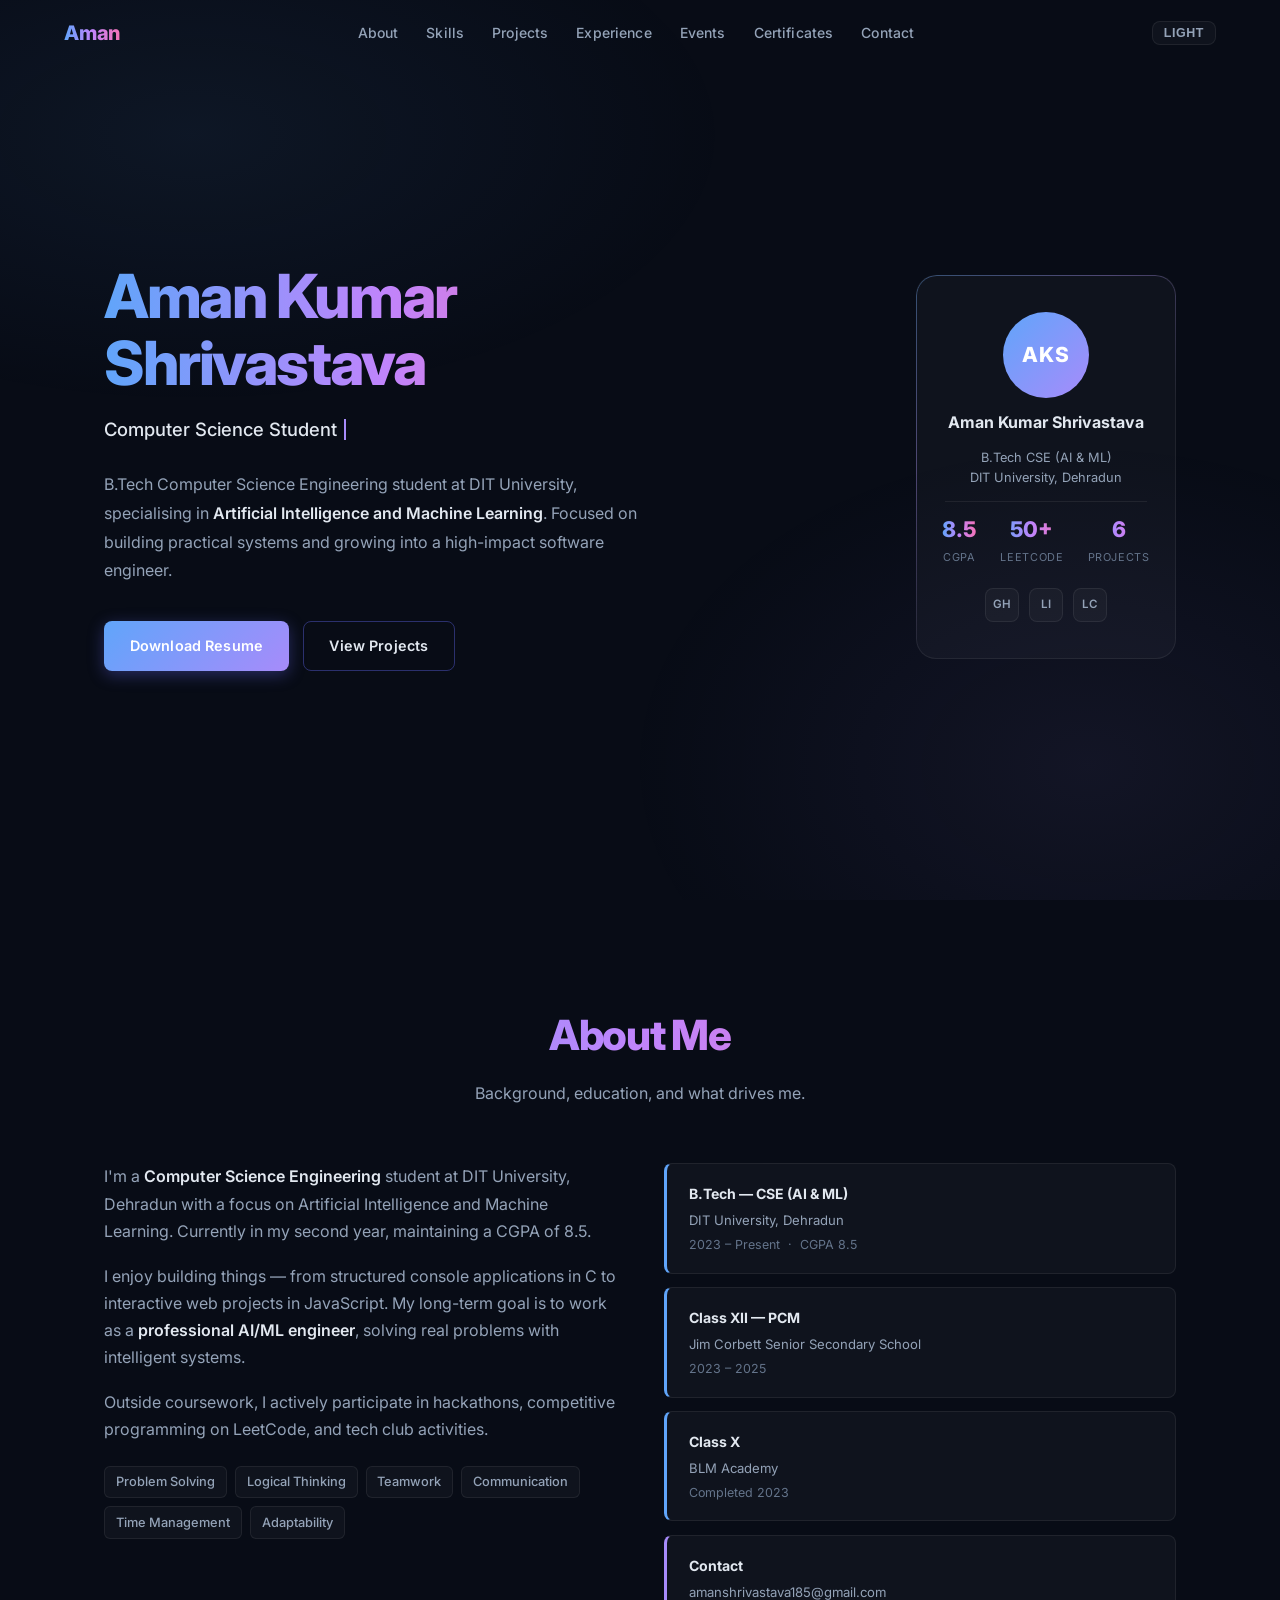
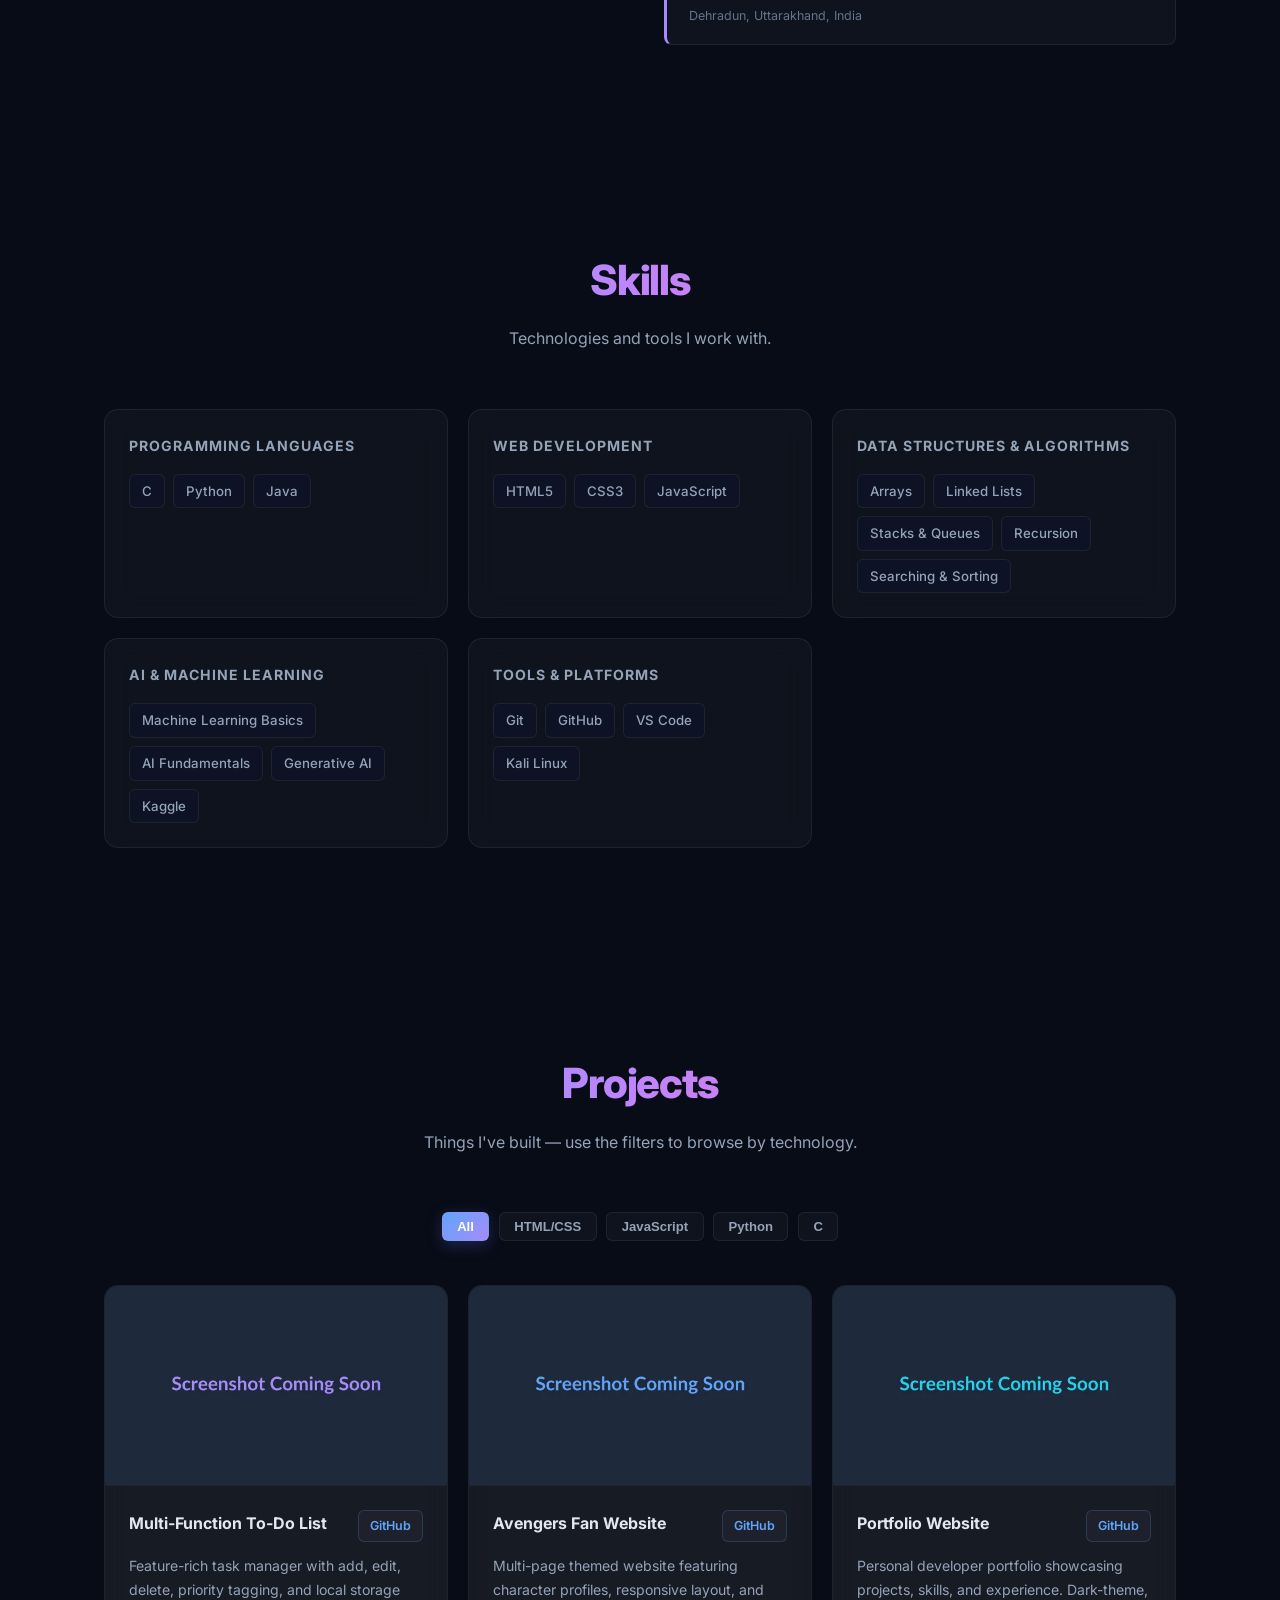
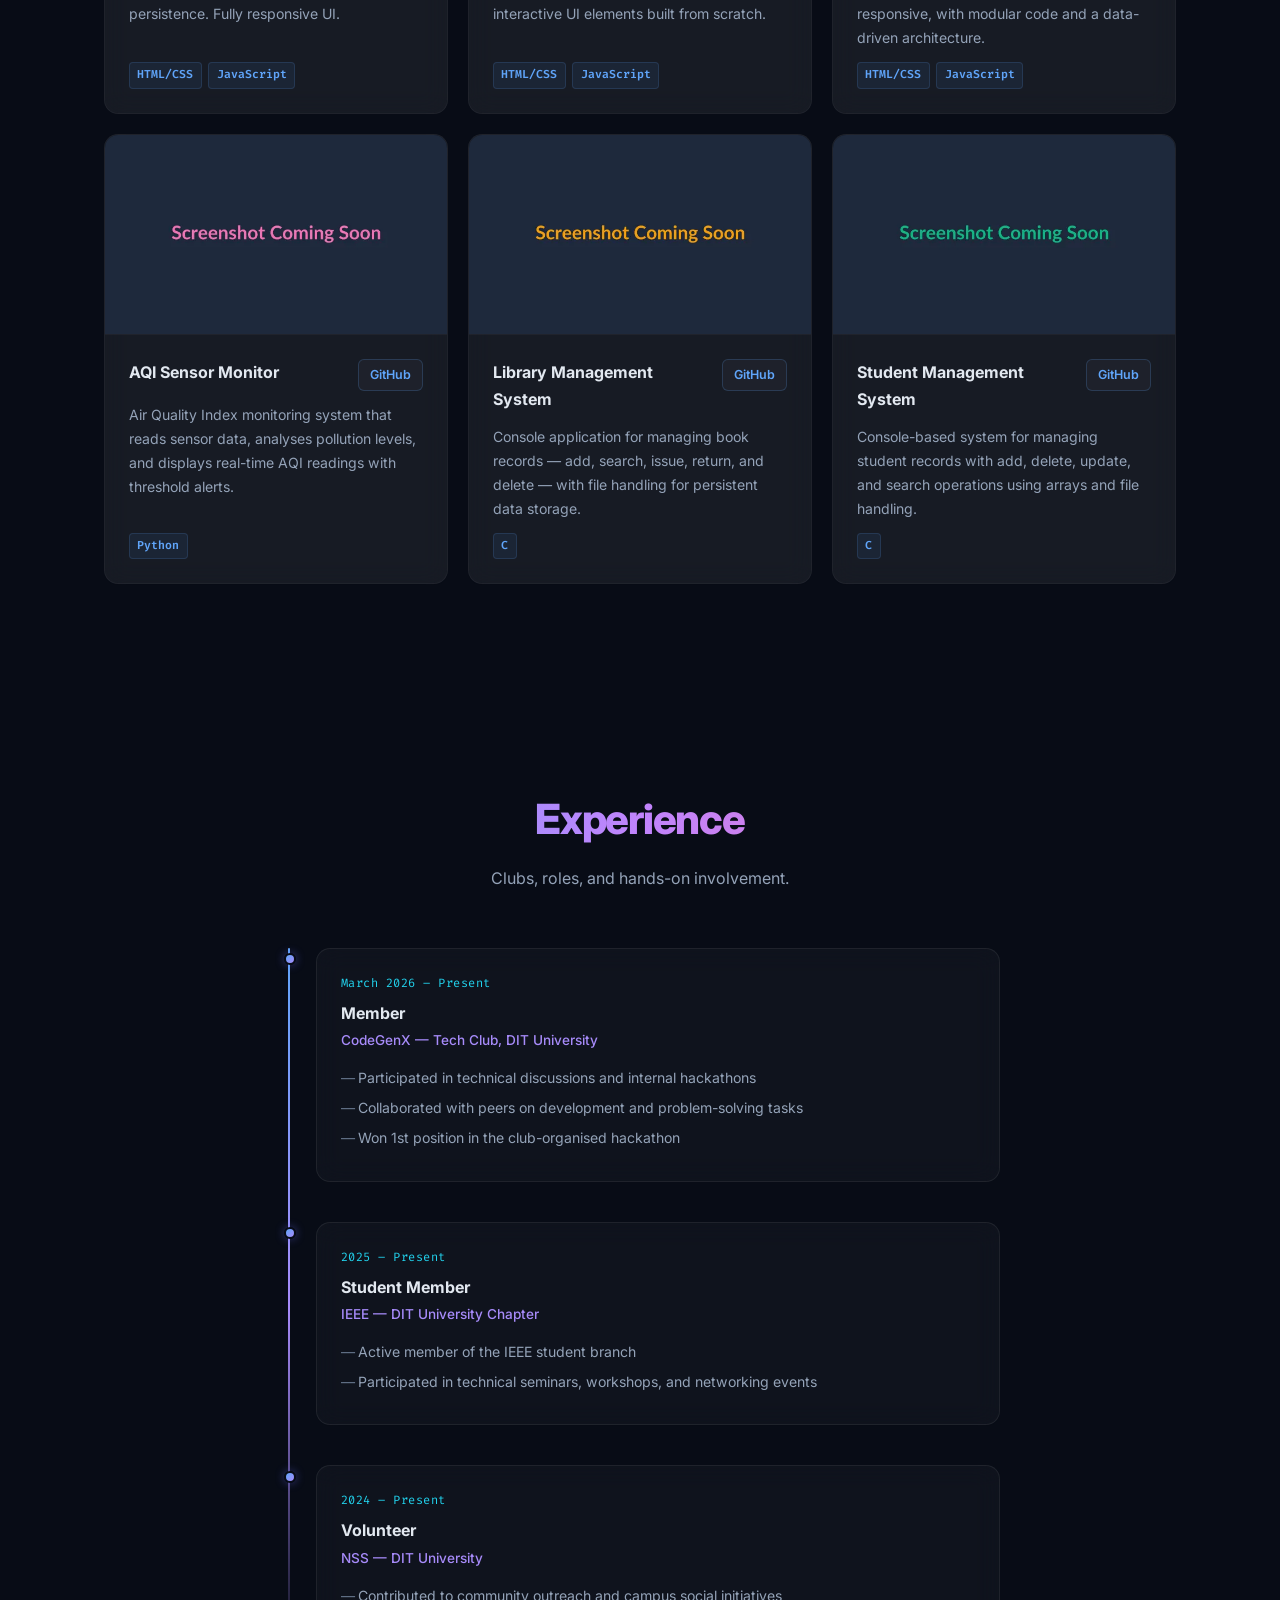
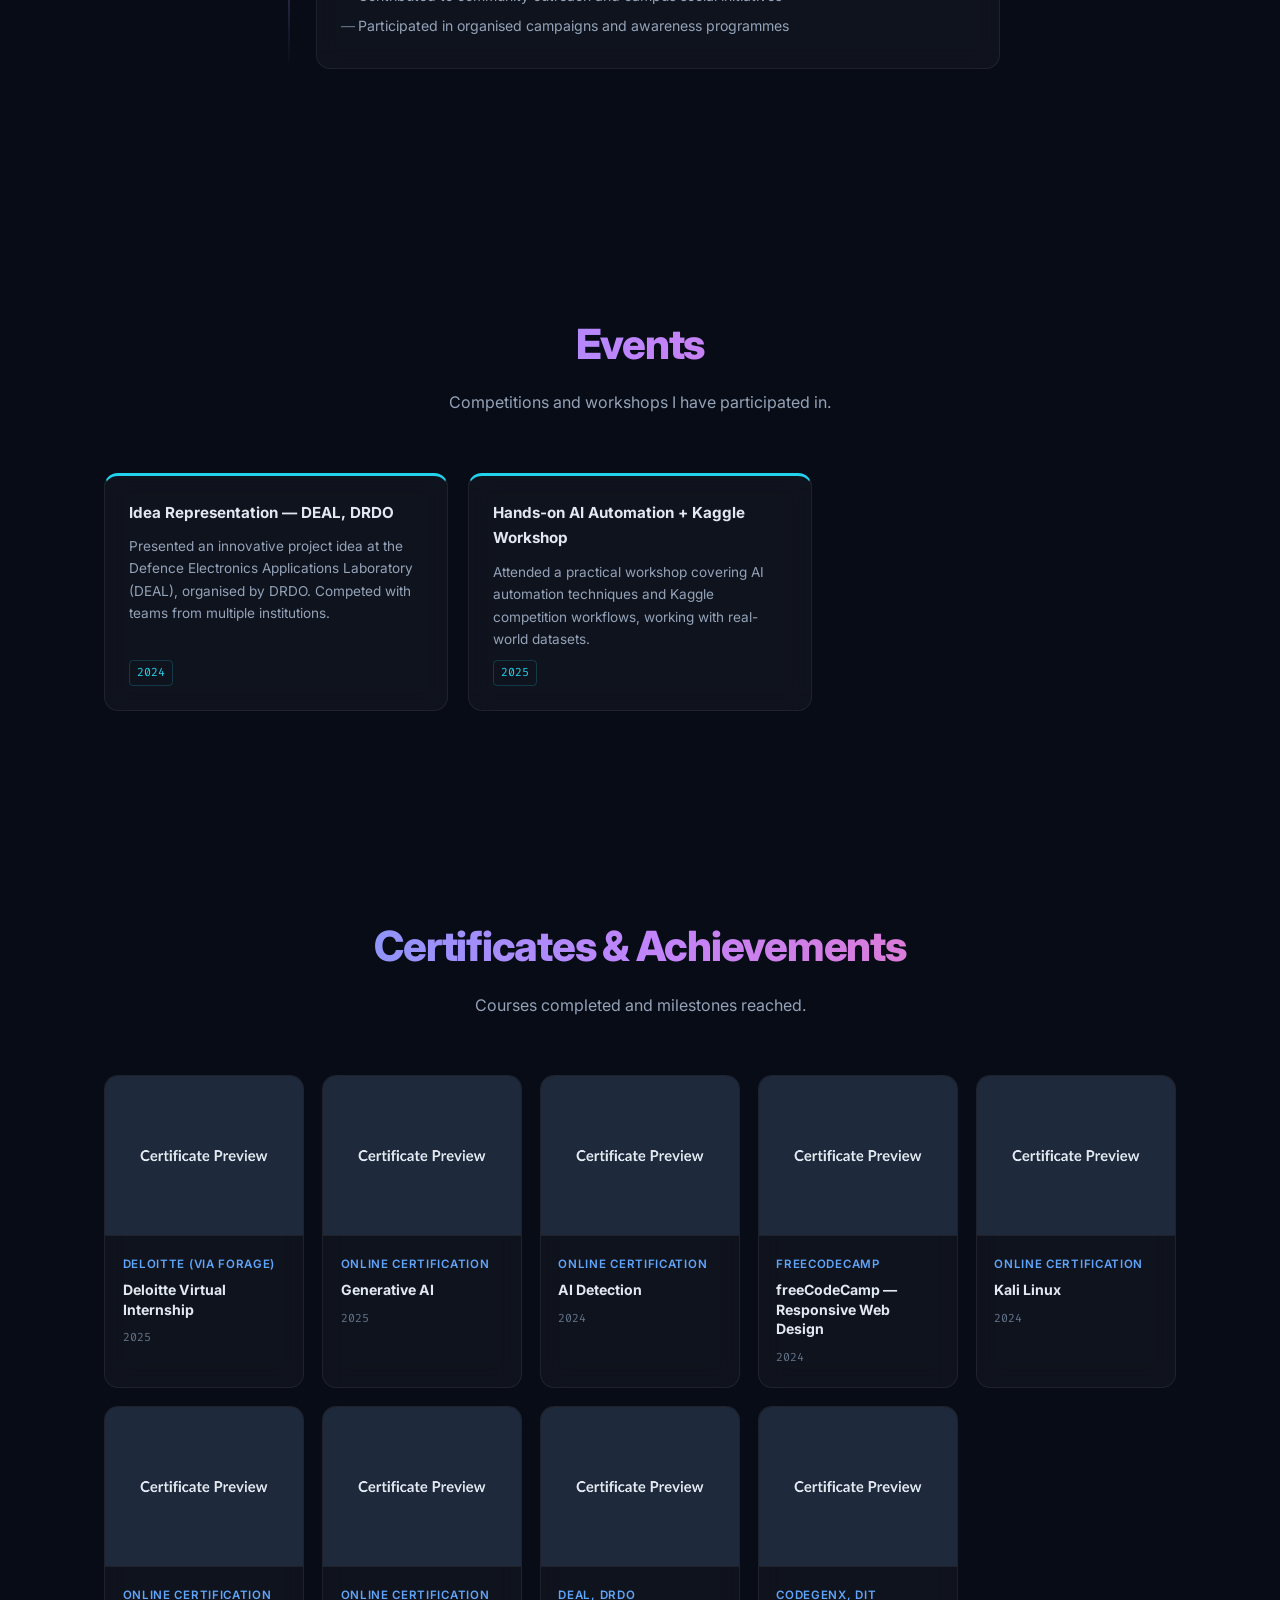
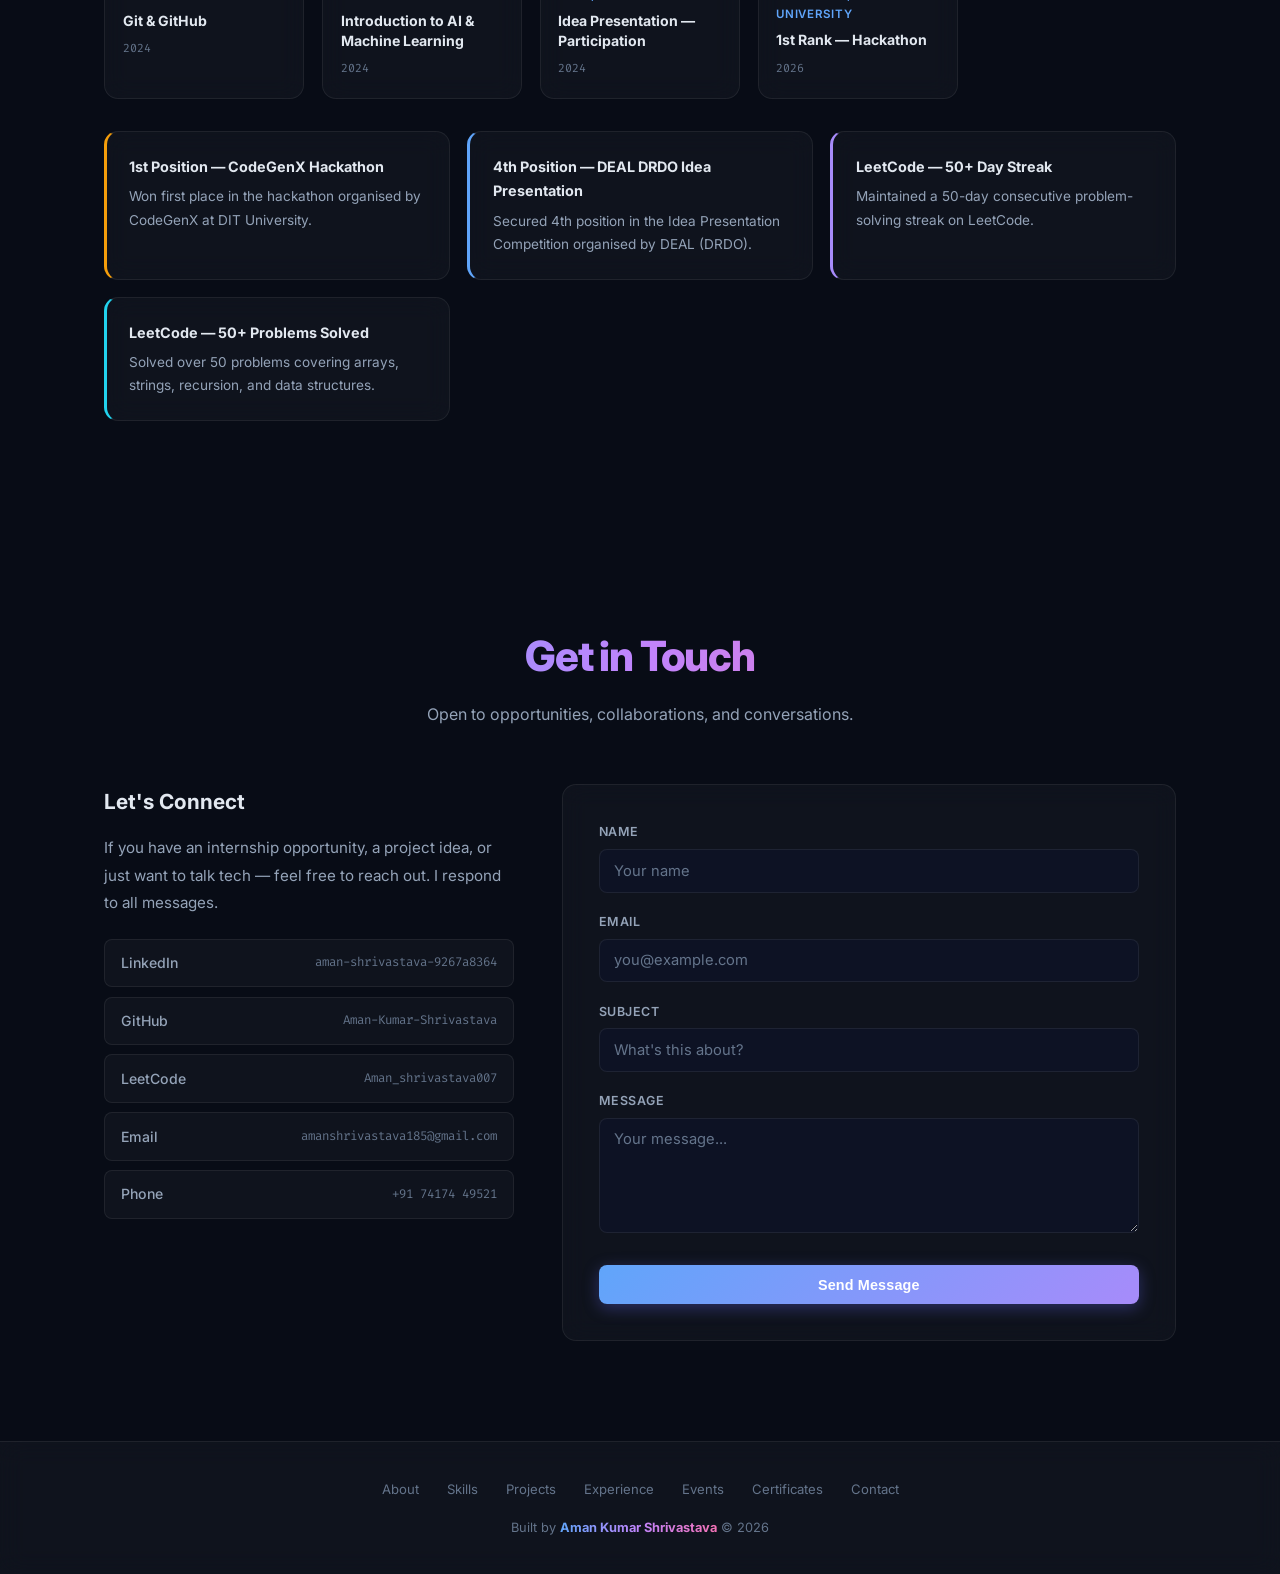
==== my-website/index.html @ 78dad93f "feat: Add initial files for a personal portfolio website including HTML, CSS, JavaScript, images, an" ====
<!DOCTYPE html>
<html lang="en">
<head>
  <meta charset="UTF-8" />
  <meta name="viewport" content="width=device-width, initial-scale=1.0" />
  <title>Aman Kumar Shrivastava — Portfolio</title>
  <meta name="description" content="Portfolio of Aman Kumar Shrivastava — B.Tech CSE (AI & ML) student at DIT University. Aspiring AI/ML engineer." />
  <meta name="author" content="Aman Kumar Shrivastava" />

  <meta property="og:title" content="Aman Kumar Shrivastava — Portfolio" />
  <meta property="og:description" content="B.Tech CSE (AI & ML) · DIT University · CGPA 8.5" />
  <meta property="og:type" content="website" />

  <link rel="preconnect" href="https://fonts.googleapis.com" />
  <link rel="preconnect" href="https://fonts.gstatic.com" crossorigin />
  <link href="https://fonts.googleapis.com/css2?family=Inter:wght@300;400;500;600;700;800&family=Fira+Code:wght@400;500&display=swap" rel="stylesheet" />

  <link rel="stylesheet" href="style.css" />
</head>
<body>

  <!-- Toast -->
  <div id="toast" role="status" aria-live="polite">Message sent — I'll get back to you soon.</div>

  <!-- ══════════════ NAVBAR ══════════════ -->
  <nav id="navbar" role="navigation" aria-label="Main navigation">
    <a href="#hero" class="nav-logo">Aman</a>

    <ul id="nav-menu">
      <li><a href="#about"        class="nav-link">About</a></li>
      <li><a href="#skills"       class="nav-link">Skills</a></li>
      <li><a href="#projects"     class="nav-link">Projects</a></li>
      <li><a href="#experience"   class="nav-link">Experience</a></li>
      <li><a href="#events"       class="nav-link">Events</a></li>
      <li><a href="#certificates" class="nav-link">Certificates</a></li>
      <li><a href="#contact"      class="nav-link">Contact</a></li>
    </ul>

    <div class="nav-actions">
      <button id="theme-toggle" aria-label="Toggle theme">Light</button>
      <button id="hamburger" aria-label="Toggle menu" aria-expanded="false">
        <span></span><span></span><span></span>
      </button>
    </div>
  </nav>

  <!-- ══════════════ HERO ══════════════ -->
  <section id="hero">
    <div class="hero-inner">

      <!-- Left: Text -->
      <div class="hero-left">
        <h1 class="hero-name">Aman Kumar<br>Shrivastava</h1>

        <div class="hero-typing">
          <span id="typing-text"></span>
          <span class="typing-cursor" aria-hidden="true"></span>
        </div>

        <p class="hero-desc">
          B.Tech Computer Science Engineering student at DIT University, specialising in
          <strong>Artificial Intelligence and Machine Learning</strong>.
          Focused on building practical systems and growing into a high-impact software engineer.
        </p>

        <div class="hero-cta">
          <!-- Replace resume.pdf with your actual resume file placed in this folder -->
          <a href="resume.pdf" download class="btn btn-primary">Download Resume</a>
          <a href="#projects" class="btn btn-outline">View Projects</a>
        </div>
      </div>

      <!-- Right: Profile Card (central visual anchor) -->
      <div class="hero-right">
        <div class="profile-card">
          <div class="profile-avatar">AKS</div>

          <p class="profile-name">Aman Kumar Shrivastava</p>
          <p class="profile-role">B.Tech CSE (AI &amp; ML)<br>DIT University, Dehradun</p>

          <div class="profile-divider"></div>

          <div class="profile-stats">
            <div class="stat">
              <span class="stat-value">8.5</span>
              <span class="stat-label">CGPA</span>
            </div>
            <div class="stat">
              <span class="stat-value">50+</span>
              <span class="stat-label">LeetCode</span>
            </div>
            <div class="stat">
              <span class="stat-value">6</span>
              <span class="stat-label">Projects</span>
            </div>
          </div>

          <div class="profile-social">
            <a href="https://github.com/Aman-Kumar-Shrivastava" target="_blank" rel="noopener" aria-label="GitHub">GH</a>
            <a href="https://www.linkedin.com/in/aman-shrivastava-9267a8364" target="_blank" rel="noopener" aria-label="LinkedIn">LI</a>
            <a href="https://leetcode.com/u/Aman_shrivastava007/" target="_blank" rel="noopener" aria-label="LeetCode">LC</a>
          </div>
        </div>
      </div>

    </div>
  </section>

  <!-- ══════════════ ABOUT ══════════════ -->
  <section id="about">
    <div class="section-header reveal">
      <h2>About Me</h2>
      <p>Background, education, and what drives me.</p>
    </div>

    <div class="about-grid">
      <div class="about-text reveal delay-1">
        <p>
          I'm a <strong>Computer Science Engineering</strong> student at DIT University,
          Dehradun with a focus on Artificial Intelligence and Machine Learning.
          Currently in my second year, maintaining a CGPA of 8.5.
        </p>
        <p>
          I enjoy building things — from structured console applications in C to
          interactive web projects in JavaScript. My long-term goal is to work as a
          <strong>professional AI/ML engineer</strong>, solving real problems with
          intelligent systems.
        </p>
        <p>
          Outside coursework, I actively participate in hackathons, competitive
          programming on LeetCode, and tech club activities.
        </p>

        <div class="soft-skills">
          <span class="soft-skill">Problem Solving</span>
          <span class="soft-skill">Logical Thinking</span>
          <span class="soft-skill">Teamwork</span>
          <span class="soft-skill">Communication</span>
          <span class="soft-skill">Time Management</span>
          <span class="soft-skill">Adaptability</span>
        </div>
      </div>

      <div class="edu-cards reveal delay-2">
        <div class="edu-card">
          <h4>B.Tech — CSE (AI &amp; ML)</h4>
          <p>DIT University, Dehradun</p>
          <p class="edu-meta">2023 – Present &nbsp;·&nbsp; CGPA 8.5</p>
        </div>
        <div class="edu-card">
          <h4>Class XII — PCM</h4>
          <p>Jim Corbett Senior Secondary School</p>
          <p class="edu-meta">2023 – 2025</p>
        </div>
        <div class="edu-card">
          <h4>Class X</h4>
          <p>BLM Academy</p>
          <p class="edu-meta">Completed 2023</p>
        </div>
        <div class="edu-card" style="border-left-color: var(--accent-purple);">
          <h4>Contact</h4>
          <p>amanshrivastava185@gmail.com</p>
          <p class="edu-meta">Dehradun, Uttarakhand, India</p>
        </div>
      </div>
    </div>
  </section>

  <!-- ══════════════ SKILLS ══════════════ -->
  <section id="skills">
    <div class="section-header reveal">
      <h2>Skills</h2>
      <p>Technologies and tools I work with.</p>
    </div>
    <!--
      To add or edit skills: open data.js → update the `skills` array.
      No HTML changes needed here.
    -->
    <div id="skills-container"></div>
  </section>

  <!-- ══════════════ PROJECTS ══════════════ -->
  <section id="projects">
    <div class="section-header reveal">
      <h2>Projects</h2>
      <p>Things I've built — use the filters to browse by technology.</p>
    </div>

    <!-- Filter buttons are generated from tech stacks in data.js -->
    <div id="filter-btns" role="group" aria-label="Filter projects"></div>

    <!--
      To add a project: open data.js → push a new object to `projects`.
      Cards appear here automatically.
    -->
    <div id="projects-grid"></div>
  </section>

  <!-- ══════════════ EXPERIENCE ══════════════ -->
  <section id="experience">
    <div class="section-header reveal">
      <h2>Experience</h2>
      <p>Clubs, roles, and hands-on involvement.</p>
    </div>
    <!--
      To add experience: open data.js → push to `experience`.
    -->
    <div id="experience-timeline"></div>
  </section>

  <!-- ══════════════ EVENTS ══════════════ -->
  <section id="events">
    <div class="section-header reveal">
      <h2>Events</h2>
      <p>Competitions and workshops I have participated in.</p>
    </div>
    <!--
      To add events: open data.js → push to `events`.
    -->
    <div id="events-grid"></div>
  </section>

  <!-- ══════════════ CERTIFICATES & ACHIEVEMENTS ══════════════ -->
  <section id="certificates">
    <div class="section-header reveal">
      <h2>Certificates &amp; Achievements</h2>
      <p>Courses completed and milestones reached.</p>
    </div>

    <!--
      To add certificates: open data.js → push to `certificates`.
      To add achievements: open data.js → push to `achievements`.
    -->
    <div id="certs-grid"></div>
    <div id="achievements-grid"></div>
  </section>

  <!-- ══════════════ CONTACT ══════════════ -->
  <section id="contact">
    <div class="section-header reveal">
      <h2>Get in Touch</h2>
      <p>Open to opportunities, collaborations, and conversations.</p>
    </div>

    <div class="contact-grid">
      <div class="contact-info reveal delay-1">
        <h3>Let's Connect</h3>
        <p>
          If you have an internship opportunity, a project idea, or just want to
          talk tech — feel free to reach out. I respond to all messages.
        </p>

        <div class="contact-social">
          <a href="https://www.linkedin.com/in/aman-shrivastava-9267a8364" target="_blank" rel="noopener" class="social-link">
            <span class="social-label">LinkedIn</span>
            <span class="social-handle">aman-shrivastava-9267a8364</span>
          </a>
          <a href="https://github.com/Aman-Kumar-Shrivastava" target="_blank" rel="noopener" class="social-link">
            <span class="social-label">GitHub</span>
            <span class="social-handle">Aman-Kumar-Shrivastava</span>
          </a>
          <a href="https://leetcode.com/u/Aman_shrivastava007/" target="_blank" rel="noopener" class="social-link">
            <span class="social-label">LeetCode</span>
            <span class="social-handle">Aman_shrivastava007</span>
          </a>
          <a href="mailto:amanshrivastava185@gmail.com" class="social-link">
            <span class="social-label">Email</span>
            <span class="social-handle">amanshrivastava185@gmail.com</span>
          </a>
          <a href="tel:+917417449521" class="social-link">
            <span class="social-label">Phone</span>
            <span class="social-handle">+91 74174 49521</span>
          </a>
        </div>
      </div>

      <form id="contact-form" class="contact-form reveal delay-2" novalidate>
        <div class="form-group">
          <label for="f-name">Name</label>
          <input type="text" id="f-name" name="name" placeholder="Your name" required autocomplete="name" />
        </div>
        <div class="form-group">
          <label for="f-email">Email</label>
          <input type="email" id="f-email" name="email" placeholder="you@example.com" required autocomplete="email" />
        </div>
        <div class="form-group">
          <label for="f-subject">Subject</label>
          <input type="text" id="f-subject" name="subject" placeholder="What's this about?" required />
        </div>
        <div class="form-group">
          <label for="f-message">Message</label>
          <textarea id="f-message" name="message" rows="5" placeholder="Your message..." required></textarea>
        </div>
        <button type="submit" class="btn btn-primary">Send Message</button>
      </form>
    </div>
  </section>

  <!-- ══════════════ FOOTER ══════════════ -->
  <footer>
    <nav class="footer-links" aria-label="Footer navigation">
      <a href="#about">About</a>
      <a href="#skills">Skills</a>
      <a href="#projects">Projects</a>
      <a href="#experience">Experience</a>
      <a href="#events">Events</a>
      <a href="#certificates">Certificates</a>
      <a href="#contact">Contact</a>
    </nav>
    <p>Built by <strong>Aman Kumar Shrivastava</strong> &copy; 2026</p>
  </footer>

  <script src="script.js"></script>
</body>
</html>
---- my-website/style.css ----
/* ============================================================
   style.css — Portfolio
   ============================================================
   CUSTOMISE:
   - Colors    → edit CSS variables in :root and body.light
   - Fonts     → update Google Fonts link in index.html
   ============================================================ */

@import url('https://fonts.googleapis.com/css2?family=Inter:wght@300;400;500;600;700;800&family=Fira+Code:wght@400;500&display=swap');

/* ── Design Tokens ──────────────────────────────────────────── */
:root {
  --bg:            #080c16;
  --bg2:           #0d1224;
  --surface:       rgba(255,255,255,0.03);
  --surface-hover: rgba(255,255,255,0.06);
  --border:        rgba(255,255,255,0.07);
  --border-hover:  rgba(99,102,241,0.4);
  --text:          #e2e8f0;
  --text-muted:    #94a3b8;
  --text-dim:      #64748b;

  --accent-blue:   #60a5fa;
  --accent-purple: #a78bfa;
  --accent-cyan:   #22d3ee;

  --gradient:      linear-gradient(135deg, #60a5fa, #a78bfa);
  --gradient-text: linear-gradient(90deg, #60a5fa, #c084fc, #f472b6);

  --nav-height:    66px;
  --radius:        14px;
  --radius-sm:     8px;
  --shadow:        0 4px 24px rgba(0,0,0,0.4);
  --shadow-glow:   0 0 24px rgba(99,102,241,0.15);
  --transition:    0.25s ease;
}

body.light {
  --bg:            #f1f5ff;
  --bg2:           #e8edf9;
  --surface:       rgba(255,255,255,0.8);
  --surface-hover: rgba(255,255,255,0.98);
  --border:        rgba(99,102,241,0.12);
  --border-hover:  rgba(99,102,241,0.35);
  --text:          #1e293b;
  --text-muted:    #475569;
  --text-dim:      #94a3b8;
  --shadow:        0 4px 24px rgba(99,102,241,0.1);
  --shadow-glow:   0 0 24px rgba(99,102,241,0.12);
}

/* ── Reset ──────────────────────────────────────────────────── */
*, *::before, *::after { margin: 0; padding: 0; box-sizing: border-box; }

html {
  scroll-behavior: smooth;
  scroll-padding-top: var(--nav-height);
}

body {
  font-family: 'Inter', sans-serif;
  background: var(--bg);
  color: var(--text);
  line-height: 1.7;
  overflow-x: hidden;
  transition: background var(--transition), color var(--transition);
}

/* ── Scrollbar ──────────────────────────────────────────────── */
::-webkit-scrollbar { width: 5px; }
::-webkit-scrollbar-track { background: var(--bg); }
::-webkit-scrollbar-thumb { background: #334155; border-radius: 3px; }
::-webkit-scrollbar-thumb:hover { background: var(--accent-purple); }

::selection { background: rgba(99,102,241,0.3); color: #fff; }

/* ── Subtle Background ──────────────────────────────────────── */
body::before {
  content: '';
  position: fixed;
  inset: 0;
  background:
    radial-gradient(ellipse 70% 50% at 15% 15%, rgba(96,165,250,0.07) 0%, transparent 60%),
    radial-gradient(ellipse 60% 60% at 85% 85%, rgba(167,139,250,0.07) 0%, transparent 60%);
  pointer-events: none;
  z-index: -1;
}

/* ── Toast ──────────────────────────────────────────────────── */
#toast {
  position: fixed;
  bottom: 2rem; right: 2rem;
  background: #10b981;
  color: #fff;
  padding: 0.9rem 1.4rem;
  border-radius: var(--radius-sm);
  font-size: 0.88rem;
  font-weight: 500;
  opacity: 0;
  transform: translateY(1rem);
  transition: all 0.35s ease;
  pointer-events: none;
  z-index: 9000;
  box-shadow: 0 8px 24px rgba(0,0,0,0.3);
}
#toast.show { opacity: 1; transform: none; }

/* ══════════════════════════════════════════════════════
   NAVBAR
══════════════════════════════════════════════════════════ */
#navbar {
  position: fixed; top: 0; left: 0; right: 0;
  height: var(--nav-height);
  display: flex; align-items: center; justify-content: space-between;
  padding: 0 5%;
  z-index: 1000;
  transition: background var(--transition), box-shadow var(--transition), backdrop-filter var(--transition);
}

#navbar.scrolled {
  background: rgba(8,12,22,0.88);
  backdrop-filter: blur(18px);
  -webkit-backdrop-filter: blur(18px);
  box-shadow: 0 1px 0 var(--border);
}

body.light #navbar.scrolled {
  background: rgba(241,245,255,0.88);
}

.nav-logo {
  font-size: 1.25rem;
  font-weight: 800;
  background: var(--gradient-text);
  -webkit-background-clip: text;
  -webkit-text-fill-color: transparent;
  background-clip: text;
  text-decoration: none;
  letter-spacing: -0.01em;
  flex-shrink: 0;
}

#nav-menu {
  display: flex; align-items: center; gap: 1.75rem;
  list-style: none;
}

.nav-link {
  color: var(--text-muted);
  text-decoration: none;
  font-size: 0.875rem;
  font-weight: 500;
  letter-spacing: 0.01em;
  position: relative;
  transition: color var(--transition);
}

.nav-link::after {
  content: '';
  position: absolute;
  bottom: -3px; left: 0;
  width: 0; height: 1.5px;
  background: var(--gradient);
  border-radius: 1px;
  transition: width var(--transition);
}

.nav-link:hover, .nav-link.active { color: var(--text); }
.nav-link:hover::after, .nav-link.active::after { width: 100%; }

.nav-actions { display: flex; align-items: center; gap: 0.75rem; }

#theme-toggle {
  background: var(--surface);
  border: 1px solid var(--border);
  border-radius: var(--radius-sm);
  padding: 0.35em 0.9em;
  font-size: 0.78rem;
  font-weight: 600;
  cursor: pointer;
  color: var(--text-muted);
  letter-spacing: 0.04em;
  text-transform: uppercase;
  transition: all var(--transition);
}
#theme-toggle:hover { background: var(--surface-hover); border-color: var(--border-hover); color: var(--text); }

#hamburger {
  display: none;
  flex-direction: column;
  gap: 5px;
  cursor: pointer;
  background: none;
  border: none;
  padding: 4px;
}
#hamburger span {
  display: block; width: 22px; height: 2px;
  background: var(--text-muted);
  border-radius: 2px;
  transition: all var(--transition);
}
#hamburger.active span:nth-child(1) { transform: translateY(7px) rotate(45deg); }
#hamburger.active span:nth-child(2) { opacity: 0; }
#hamburger.active span:nth-child(3) { transform: translateY(-7px) rotate(-45deg); }

/* ══════════════════════════════════════════════════════
   SECTION SHARED
══════════════════════════════════════════════════════════ */
section {
  padding: 100px 5%;
  max-width: 1200px;
  margin: 0 auto;
}

.section-header {
  text-align: center;
  margin-bottom: 3.5rem;
}

.section-header h2 {
  font-size: clamp(1.8rem, 3.5vw, 2.6rem);
  font-weight: 800;
  letter-spacing: -0.03em;
  background: var(--gradient-text);
  -webkit-background-clip: text;
  -webkit-text-fill-color: transparent;
  background-clip: text;
  margin-bottom: 0.6rem;
}

.section-header p {
  color: var(--text-muted);
  font-size: 1rem;
  max-width: 500px;
  margin: 0 auto;
}

/* ── Scroll Reveal ──────────────────────────────────────────── */
.reveal {
  opacity: 0;
  transform: translateY(28px);
  transition: opacity 0.6s ease, transform 0.6s ease;
}
.reveal.visible { opacity: 1; transform: none; }
.reveal.delay-1 { transition-delay: 0.1s; }
.reveal.delay-2 { transition-delay: 0.2s; }
.reveal.delay-3 { transition-delay: 0.3s; }

/* ── Glass Card ─────────────────────────────────────────────── */
.glass {
  background: var(--surface);
  border: 1px solid var(--border);
  border-radius: var(--radius);
  backdrop-filter: blur(14px);
  -webkit-backdrop-filter: blur(14px);
  transition: all var(--transition);
}
.glass:hover {
  background: var(--surface-hover);
  border-color: var(--border-hover);
  box-shadow: var(--shadow), var(--shadow-glow);
}

/* ── Buttons ────────────────────────────────────────────────── */
.btn {
  display: inline-flex; align-items: center; gap: 0.45em;
  padding: 0.8em 1.8em;
  border-radius: 8px;
  font-size: 0.9rem;
  font-weight: 600;
  cursor: pointer;
  text-decoration: none;
  border: none;
  transition: all var(--transition);
  letter-spacing: 0.01em;
}

.btn-primary {
  background: var(--gradient);
  color: #fff;
  box-shadow: 0 4px 16px rgba(99,102,241,0.35);
}
.btn-primary:hover { box-shadow: 0 6px 22px rgba(99,102,241,0.55); transform: translateY(-2px); }

.btn-outline {
  background: transparent;
  color: var(--text);
  border: 1.5px solid var(--border-hover);
}
.btn-outline:hover { background: var(--surface-hover); transform: translateY(-2px); }

.btn-sm {
  display: inline-flex; align-items: center; gap: 0.35em;
  padding: 0.38em 0.9em;
  border-radius: 6px;
  font-size: 0.78rem;
  font-weight: 600;
  text-decoration: none;
  background: var(--surface);
  color: var(--accent-blue);
  border: 1px solid rgba(96,165,250,0.2);
  transition: all var(--transition);
}
.btn-sm:hover { background: rgba(96,165,250,0.1); border-color: var(--accent-blue); }
.btn-demo { color: var(--accent-purple); border-color: rgba(167,139,250,0.2); }
.btn-demo:hover { background: rgba(167,139,250,0.1); border-color: var(--accent-purple); }

/* ══════════════════════════════════════════════════════
   HERO
══════════════════════════════════════════════════════════ */
#hero {
  min-height: 100vh;
  max-width: 100%;
  padding: 0;
  display: flex;
  align-items: center;
}

.hero-inner {
  width: 100%;
  max-width: 1200px;
  margin: 0 auto;
  padding: calc(var(--nav-height) + 2rem) 5% 4rem;
  display: grid;
  grid-template-columns: 1fr auto;
  gap: 5rem;
  align-items: center;
}

.hero-left { max-width: 560px; }

.hero-name {
  font-size: clamp(2.2rem, 5vw, 3.8rem);
  font-weight: 800;
  letter-spacing: -0.04em;
  line-height: 1.1;
  background: var(--gradient-text);
  -webkit-background-clip: text;
  -webkit-text-fill-color: transparent;
  background-clip: text;
  margin-bottom: 1rem;
  opacity: 0;
  animation: heroFade 0.7s 0.2s ease forwards;
}

.hero-typing {
  display: flex; align-items: center; gap: 0.4em;
  font-size: clamp(0.95rem, 2vw, 1.15rem);
  color: var(--text-muted);
  font-weight: 400;
  margin-bottom: 1.5rem;
  min-height: 1.8em;
  opacity: 0;
  animation: heroFade 0.7s 0.4s ease forwards;
}

#typing-text { color: var(--text); font-weight: 500; }

.typing-cursor {
  width: 2px; height: 1.1em;
  background: var(--accent-purple);
  display: inline-block;
  animation: blink 0.9s step-end infinite;
  flex-shrink: 0;
}

@keyframes blink { 50% { opacity: 0; } }

.hero-desc {
  color: var(--text-muted);
  font-size: 1rem;
  line-height: 1.8;
  margin-bottom: 2.25rem;
  opacity: 0;
  animation: heroFade 0.7s 0.6s ease forwards;
}
.hero-desc strong { color: var(--text); font-weight: 600; }

.hero-cta {
  display: flex; gap: 0.85rem; flex-wrap: wrap;
  opacity: 0;
  animation: heroFade 0.7s 0.8s ease forwards;
}

@keyframes heroFade {
  from { opacity: 0; transform: translateY(16px); }
  to   { opacity: 1; transform: none; }
}

/* ── Profile Card (right column) ───────────────────────────── */
.hero-right {
  display: flex;
  align-items: center;
  justify-content: center;
  opacity: 0;
  animation: heroFade 0.7s 0.5s ease forwards;
}

.profile-card {
  background: var(--surface);
  border: 1px solid var(--border);
  border-radius: 20px;
  padding: 2.25rem 1.75rem;
  text-align: center;
  backdrop-filter: blur(20px);
  -webkit-backdrop-filter: blur(20px);
  width: 260px;
  display: flex;
  flex-direction: column;
  align-items: center;
  gap: 0.9rem;
  position: relative;
  transition: border-color var(--transition), box-shadow var(--transition);
}

.profile-card:hover {
  border-color: var(--border-hover);
  box-shadow: var(--shadow), var(--shadow-glow);
}

/* thin gradient ring */
.profile-card::before {
  content: '';
  position: absolute;
  inset: -1px;
  border-radius: 21px;
  padding: 1px;
  background: linear-gradient(135deg, rgba(96,165,250,0.35), rgba(167,139,250,0.35), transparent 60%);
  -webkit-mask: linear-gradient(#fff 0 0) content-box, linear-gradient(#fff 0 0);
  mask: linear-gradient(#fff 0 0) content-box, linear-gradient(#fff 0 0);
  -webkit-mask-composite: xor;
  mask-composite: exclude;
  pointer-events: none;
}

.profile-avatar {
  width: 86px; height: 86px;
  border-radius: 50%;
  background: var(--gradient);
  display: flex; align-items: center; justify-content: center;
  font-size: 1.3rem;
  font-weight: 800;
  color: #fff;
  letter-spacing: 0.04em;
  flex-shrink: 0;
}

.profile-name {
  font-size: 1rem;
  font-weight: 700;
  color: var(--text);
  line-height: 1.35;
}

.profile-role {
  font-size: 0.8rem;
  color: var(--text-muted);
  line-height: 1.5;
}

.profile-divider {
  width: 100%;
  height: 1px;
  background: var(--border);
}

.profile-stats {
  display: flex;
  gap: 1.5rem;
  width: 100%;
  justify-content: center;
}

.stat { text-align: center; }

.stat-value {
  display: block;
  font-size: 1.35rem;
  font-weight: 800;
  background: var(--gradient-text);
  -webkit-background-clip: text;
  -webkit-text-fill-color: transparent;
  background-clip: text;
  line-height: 1.2;
}

.stat-label {
  font-size: 0.68rem;
  color: var(--text-dim);
  text-transform: uppercase;
  letter-spacing: 0.06em;
}

.profile-social {
  display: flex;
  gap: 0.6rem;
  margin-top: 0.25rem;
}

.profile-social a {
  display: flex; align-items: center; justify-content: center;
  width: 34px; height: 34px;
  border-radius: 8px;
  background: var(--surface);
  border: 1px solid var(--border);
  color: var(--text-muted);
  font-size: 0.72rem;
  font-weight: 600;
  text-decoration: none;
  transition: all var(--transition);
  letter-spacing: 0.02em;
}

.profile-social a:hover {
  background: var(--surface-hover);
  border-color: var(--border-hover);
  color: var(--text);
}

/* ══════════════════════════════════════════════════════
   ABOUT
══════════════════════════════════════════════════════════ */
.about-grid {
  display: grid;
  grid-template-columns: 1fr 1fr;
  gap: 3rem;
  align-items: start;
}

.about-text p {
  color: var(--text-muted);
  margin-bottom: 1.1rem;
  font-size: 1rem;
}
.about-text p strong { color: var(--text); font-weight: 600; }

.soft-skills {
  display: flex; flex-wrap: wrap; gap: 0.5rem;
  margin-top: 1.4rem;
}
.soft-skill {
  padding: 0.35em 0.85em;
  border-radius: 6px;
  font-size: 0.8rem;
  font-weight: 500;
  background: var(--surface);
  border: 1px solid var(--border);
  color: var(--text-muted);
  transition: all var(--transition);
}
.soft-skill:hover { background: var(--surface-hover); border-color: var(--border-hover); color: var(--text); }

.edu-cards { display: flex; flex-direction: column; gap: 0.85rem; }

.edu-card {
  background: var(--surface);
  border: 1px solid var(--border);
  border-radius: var(--radius-sm);
  padding: 1.1rem 1.4rem;
  border-left: 3px solid var(--accent-blue);
  transition: all var(--transition);
}
.edu-card:hover { background: var(--surface-hover); transform: translateX(4px); }
.edu-card h4 { font-size: 0.88rem; font-weight: 700; color: var(--text); margin-bottom: 0.2rem; }
.edu-card p { color: var(--text-muted); font-size: 0.82rem; margin: 0; }
.edu-card .edu-meta { font-size: 0.78rem; color: var(--text-dim); margin-top: 0.15rem; }

/* ══════════════════════════════════════════════════════
   SKILLS
══════════════════════════════════════════════════════════ */
#skills-container {
  display: grid;
  grid-template-columns: repeat(auto-fit, minmax(260px, 1fr));
  gap: 1.25rem;
}

.skill-category {
  background: var(--surface);
  border: 1px solid var(--border);
  border-radius: var(--radius);
  padding: 1.5rem;
  backdrop-filter: blur(14px);
  transition: all var(--transition);
}
.skill-category:hover { border-color: var(--border-hover); }

.skill-category h3 {
  font-size: 0.88rem;
  font-weight: 700;
  color: var(--text-muted);
  text-transform: uppercase;
  letter-spacing: 0.07em;
  margin-bottom: 1rem;
}

.skill-tags { display: flex; flex-wrap: wrap; gap: 0.5rem; }

.skill-tag {
  padding: 0.38em 0.9em;
  border-radius: 6px;
  font-size: 0.83rem;
  font-weight: 500;
  background: var(--bg2);
  border: 1px solid var(--border);
  color: var(--text-muted);
  transition: all var(--transition);
}
.skill-tag:hover {
  background: var(--surface-hover);
  border-color: var(--border-hover);
  color: var(--text);
}

/* ══════════════════════════════════════════════════════
   PROJECTS
══════════════════════════════════════════════════════════ */
#filter-btns {
  display: flex; flex-wrap: wrap; gap: 0.6rem;
  justify-content: center;
  margin-bottom: 2.75rem;
}

.filter-btn {
  padding: 0.45em 1.1em;
  border-radius: 6px;
  font-size: 0.82rem;
  font-weight: 600;
  cursor: pointer;
  background: var(--surface);
  color: var(--text-muted);
  border: 1px solid var(--border);
  transition: all var(--transition);
}
.filter-btn:hover { border-color: var(--border-hover); color: var(--text); }
.filter-btn.active {
  background: var(--gradient);
  color: #fff;
  border-color: transparent;
  box-shadow: 0 4px 16px rgba(99,102,241,0.28);
}

#projects-grid {
  display: grid;
  grid-template-columns: repeat(auto-fill, minmax(300px, 1fr));
  gap: 1.25rem;
}

.project-card {
  background: var(--surface);
  border: 1px solid var(--border);
  border-radius: var(--radius);
  display: flex; flex-direction: column;
  backdrop-filter: blur(12px);
  transition: all var(--transition);
  overflow: hidden;
}
.project-card:hover {
  border-color: var(--border-hover);
  transform: translateY(-5px);
  box-shadow: var(--shadow), var(--shadow-glow);
}

.project-img {
  width: 100%;
  height: 200px;
  object-fit: cover;
  border-bottom: 1px solid var(--border);
  transition: transform 0.5s ease;
}
.project-card:hover .project-img {
  transform: scale(1.05);
}

.project-content {
  padding: 1.5rem;
  display: flex; flex-direction: column; gap: 0.75rem;
  flex: 1;
  background: var(--surface);
  z-index: 1; /* keep above scaled image */
}

.project-top {
  display: flex;
  align-items: flex-start;
  justify-content: space-between;
  gap: 1rem;
}
.project-card h3 { font-size: 1rem; font-weight: 700; color: var(--text); }
.project-card p { color: var(--text-muted); font-size: 0.88rem; line-height: 1.7; flex: 1; }

.tech-tags { display: flex; flex-wrap: wrap; gap: 0.4rem; margin-top: auto; }
.tech-tag {
  padding: 0.22em 0.65em;
  border-radius: 4px;
  font-size: 0.72rem;
  font-weight: 600;
  font-family: 'Fira Code', monospace;
  background: rgba(96,165,250,0.08);
  color: var(--accent-blue);
  border: 1px solid rgba(96,165,250,0.15);
}

.project-links { display: flex; gap: 0.5rem; flex-shrink: 0; }

/* ══════════════════════════════════════════════════════
   EXPERIENCE
══════════════════════════════════════════════════════════ */
#experience-timeline {
  position: relative;
  max-width: 720px;
  margin: 0 auto;
  padding-left: 2.25rem;
}

#experience-timeline::before {
  content: '';
  position: absolute;
  left: 8px; top: 0; bottom: 0;
  width: 2px;
  background: linear-gradient(to bottom, var(--accent-blue), var(--accent-purple), transparent);
  border-radius: 1px;
}

.timeline-item { position: relative; margin-bottom: 2.5rem; }

.timeline-dot {
  position: absolute;
  left: -2rem;
  top: 0.35rem;
  width: 12px; height: 12px;
  border-radius: 50%;
  background: var(--gradient);
  border: 2.5px solid var(--bg);
  box-shadow: 0 0 10px rgba(99,102,241,0.45);
}

.timeline-content {
  background: var(--surface);
  border: 1px solid var(--border);
  border-radius: var(--radius);
  padding: 1.5rem;
  backdrop-filter: blur(12px);
  transition: all var(--transition);
}
.timeline-content:hover { border-color: var(--border-hover); transform: translateX(6px); }

.timeline-period {
  font-family: 'Fira Code', monospace;
  font-size: 0.75rem;
  color: var(--accent-cyan);
  letter-spacing: 0.04em;
  display: block;
  margin-bottom: 0.4rem;
}
.timeline-content h3 { font-size: 1rem; font-weight: 700; margin-bottom: 0.15rem; color: var(--text); }
.timeline-content h4 { font-size: 0.85rem; color: var(--accent-purple); margin-bottom: 0.85rem; font-weight: 500; }
.timeline-content ul { list-style: none; padding: 0; }
.timeline-content ul li {
  position: relative;
  padding-left: 1.2em;
  color: var(--text-muted);
  font-size: 0.88rem;
  margin-bottom: 0.4rem;
}
.timeline-content ul li::before { content: '—'; position: absolute; left: 0; color: var(--text-dim); }

/* ══════════════════════════════════════════════════════
   EVENTS
══════════════════════════════════════════════════════════ */
#events-grid {
  display: grid;
  grid-template-columns: repeat(auto-fill, minmax(280px, 1fr));
  gap: 1.25rem;
}

.event-card {
  background: var(--surface);
  border: 1px solid var(--border);
  border-top: 3px solid var(--accent-cyan);
  border-radius: var(--radius);
  padding: 1.5rem;
  backdrop-filter: blur(12px);
  transition: all var(--transition);
  display: flex;
  flex-direction: column;
  gap: 0.6rem;
}
.event-card:hover { background: var(--surface-hover); transform: translateY(-4px); box-shadow: var(--shadow); }
.event-card h3 { font-size: 0.95rem; font-weight: 700; color: var(--text); }
.event-card p { font-size: 0.85rem; color: var(--text-muted); line-height: 1.65; flex: 1; }
.event-date {
  font-family: 'Fira Code', monospace;
  font-size: 0.73rem;
  color: var(--accent-cyan);
  padding: 0.18em 0.6em;
  border: 1px solid rgba(34,211,238,0.2);
  border-radius: 4px;
  display: inline-block;
  align-self: flex-start;
}

/* ══════════════════════════════════════════════════════
   CERTIFICATES
══════════════════════════════════════════════════════════ */
#certs-grid {
  display: grid;
  grid-template-columns: repeat(auto-fill, minmax(200px, 1fr));
  gap: 1.1rem;
}

.cert-card {
  background: var(--surface);
  border: 1px solid var(--border);
  border-radius: var(--radius);
  display: flex; flex-direction: column;
  backdrop-filter: blur(12px);
  transition: all var(--transition);
  overflow: hidden;
}
.cert-card:hover { border-color: var(--border-hover); transform: translateY(-4px); box-shadow: var(--shadow-glow); }

.cert-img {
  width: 100%;
  height: 160px;
  object-fit: cover;
  border-bottom: 1px solid var(--border);
}

.cert-content {
  padding: 1.2rem 1.1rem;
  display: flex; flex-direction: column; gap: 0.35rem;
  flex: 1;
}

.cert-issuer { font-size: 0.72rem; color: var(--accent-blue); font-weight: 600; text-transform: uppercase; letter-spacing: 0.06em; }
.cert-card h3 { font-size: 0.88rem; font-weight: 700; color: var(--text); line-height: 1.4; }
.cert-date {
  font-family: 'Fira Code', monospace;
  font-size: 0.73rem;
  color: var(--text-dim);
  margin-top: 0.2rem;
}

/* Achievements */
#achievements-grid {
  display: grid;
  grid-template-columns: repeat(auto-fill, minmax(260px, 1fr));
  gap: 1.1rem;
  margin-top: 2rem;
}

.achievement-card {
  background: var(--surface);
  border: 1px solid var(--border);
  border-left: 3px solid var(--ach-color, var(--accent-blue));
  border-radius: var(--radius);
  padding: 1.4rem;
  backdrop-filter: blur(12px);
  transition: all var(--transition);
}
.achievement-card:hover { background: var(--surface-hover); transform: translateX(6px); }
.achievement-card h3 { font-size: 0.9rem; font-weight: 700; margin-bottom: 0.4rem; color: var(--text); }
.achievement-card p { font-size: 0.85rem; color: var(--text-muted); }

/* ══════════════════════════════════════════════════════
   CONTACT
══════════════════════════════════════════════════════════ */
.contact-grid {
  display: grid;
  grid-template-columns: 1fr 1.5fr;
  gap: 3rem;
  align-items: start;
}

.contact-info h3 { font-size: 1.3rem; font-weight: 700; margin-bottom: 0.9rem; color: var(--text); }
.contact-info > p { color: var(--text-muted); margin-bottom: 1.4rem; font-size: 0.95rem; line-height: 1.8; }

.contact-social { display: flex; flex-direction: column; gap: 0.6rem; }

.social-link {
  display: flex; align-items: center; gap: 0.75em;
  padding: 0.7rem 1rem;
  border-radius: var(--radius-sm);
  background: var(--surface);
  border: 1px solid var(--border);
  color: var(--text-muted);
  text-decoration: none;
  font-size: 0.88rem;
  transition: all var(--transition);
}
.social-link:hover { background: var(--surface-hover); border-color: var(--border-hover); color: var(--text); transform: translateX(4px); }
.social-label { font-weight: 500; }
.social-handle { font-family: 'Fira Code', monospace; font-size: 0.78rem; color: var(--text-dim); margin-left: auto; }

.contact-form {
  background: var(--surface);
  border: 1px solid var(--border);
  border-radius: var(--radius);
  padding: 2.25rem;
  backdrop-filter: blur(12px);
}

.form-group { margin-bottom: 1.15rem; }
.form-group label {
  display: block;
  font-size: 0.78rem;
  font-weight: 600;
  color: var(--text-muted);
  letter-spacing: 0.04em;
  margin-bottom: 0.4rem;
  text-transform: uppercase;
}
.form-group input,
.form-group textarea {
  width: 100%;
  background: var(--bg2);
  border: 1px solid var(--border);
  border-radius: var(--radius-sm);
  padding: 0.8em 1em;
  font-family: 'Inter', sans-serif;
  font-size: 0.92rem;
  color: var(--text);
  transition: all var(--transition);
  outline: none;
  resize: vertical;
}
.form-group input:focus,
.form-group textarea:focus {
  border-color: var(--accent-blue);
  box-shadow: 0 0 0 3px rgba(96,165,250,0.1);
}
.form-group input::placeholder,
.form-group textarea::placeholder { color: var(--text-dim); }
.contact-form .btn { width: 100%; justify-content: center; margin-top: 0.35rem; }

/* ══════════════════════════════════════════════════════
   FOOTER
══════════════════════════════════════════════════════════ */
footer {
  text-align: center;
  padding: 2.25rem 5%;
  border-top: 1px solid var(--border);
  background: var(--surface);
  backdrop-filter: blur(12px);
}

.footer-links {
  display: flex; justify-content: center; gap: 1.75rem; flex-wrap: wrap;
  margin-bottom: 1rem;
}
.footer-links a { color: var(--text-dim); font-size: 0.82rem; text-decoration: none; transition: color var(--transition); }
.footer-links a:hover { color: var(--accent-blue); }
footer p { color: var(--text-dim); font-size: 0.8rem; }
footer strong {
  background: var(--gradient-text);
  -webkit-background-clip: text;
  -webkit-text-fill-color: transparent;
  background-clip: text;
  font-weight: 700;
}

/* ══════════════════════════════════════════════════════
   RESPONSIVE
══════════════════════════════════════════════════════════ */
@media (max-width: 960px) {
  .hero-inner { grid-template-columns: 1fr; gap: 3rem; justify-items: center; text-align: center; }
  .hero-left { max-width: 100%; }
  .hero-cta { justify-content: center; }
  .about-grid { grid-template-columns: 1fr; }
  .contact-grid { grid-template-columns: 1fr; }
}

@media (max-width: 768px) {
  #nav-menu {
    position: fixed;
    top: var(--nav-height); left: 0; right: 0;
    background: rgba(8,12,22,0.97);
    backdrop-filter: blur(18px);
    flex-direction: column;
    padding: 1.25rem 2rem 1.75rem;
    gap: 1.1rem;
    transform: translateY(-110%);
    transition: transform 0.35s ease;
    border-bottom: 1px solid var(--border);
    z-index: 999;
  }
  body.light #nav-menu { background: rgba(241,245,255,0.97); }
  #nav-menu.open { transform: translateY(0); }
  #hamburger { display: flex; }
  section { padding: 70px 1.25rem; }
}

@media (max-width: 480px) {
  .hero-cta { flex-direction: column; align-items: center; }
  .hero-cta .btn { width: 100%; max-width: 260px; justify-content: center; }
  #projects-grid, #certs-grid, #achievements-grid, #events-grid { grid-template-columns: 1fr; }
  .footer-links { gap: 1rem; }
  .profile-card { width: 240px; }
}
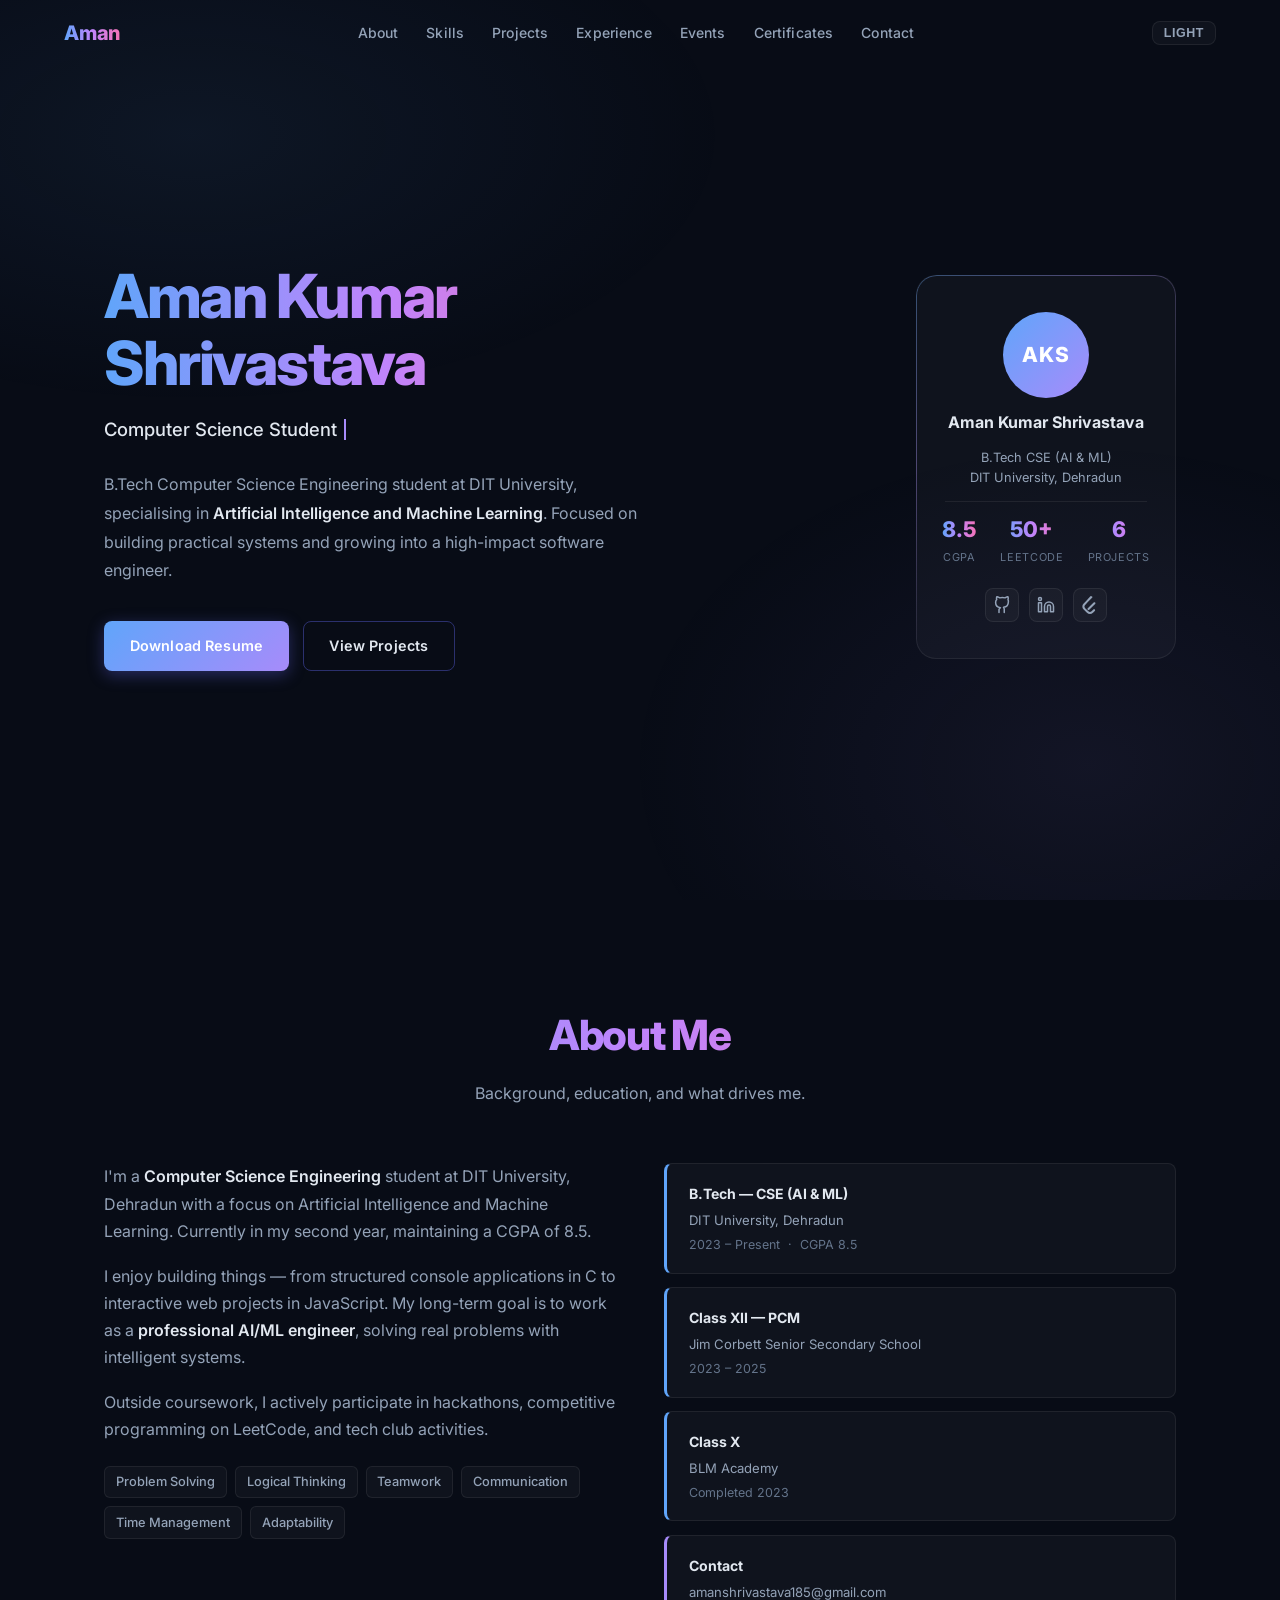
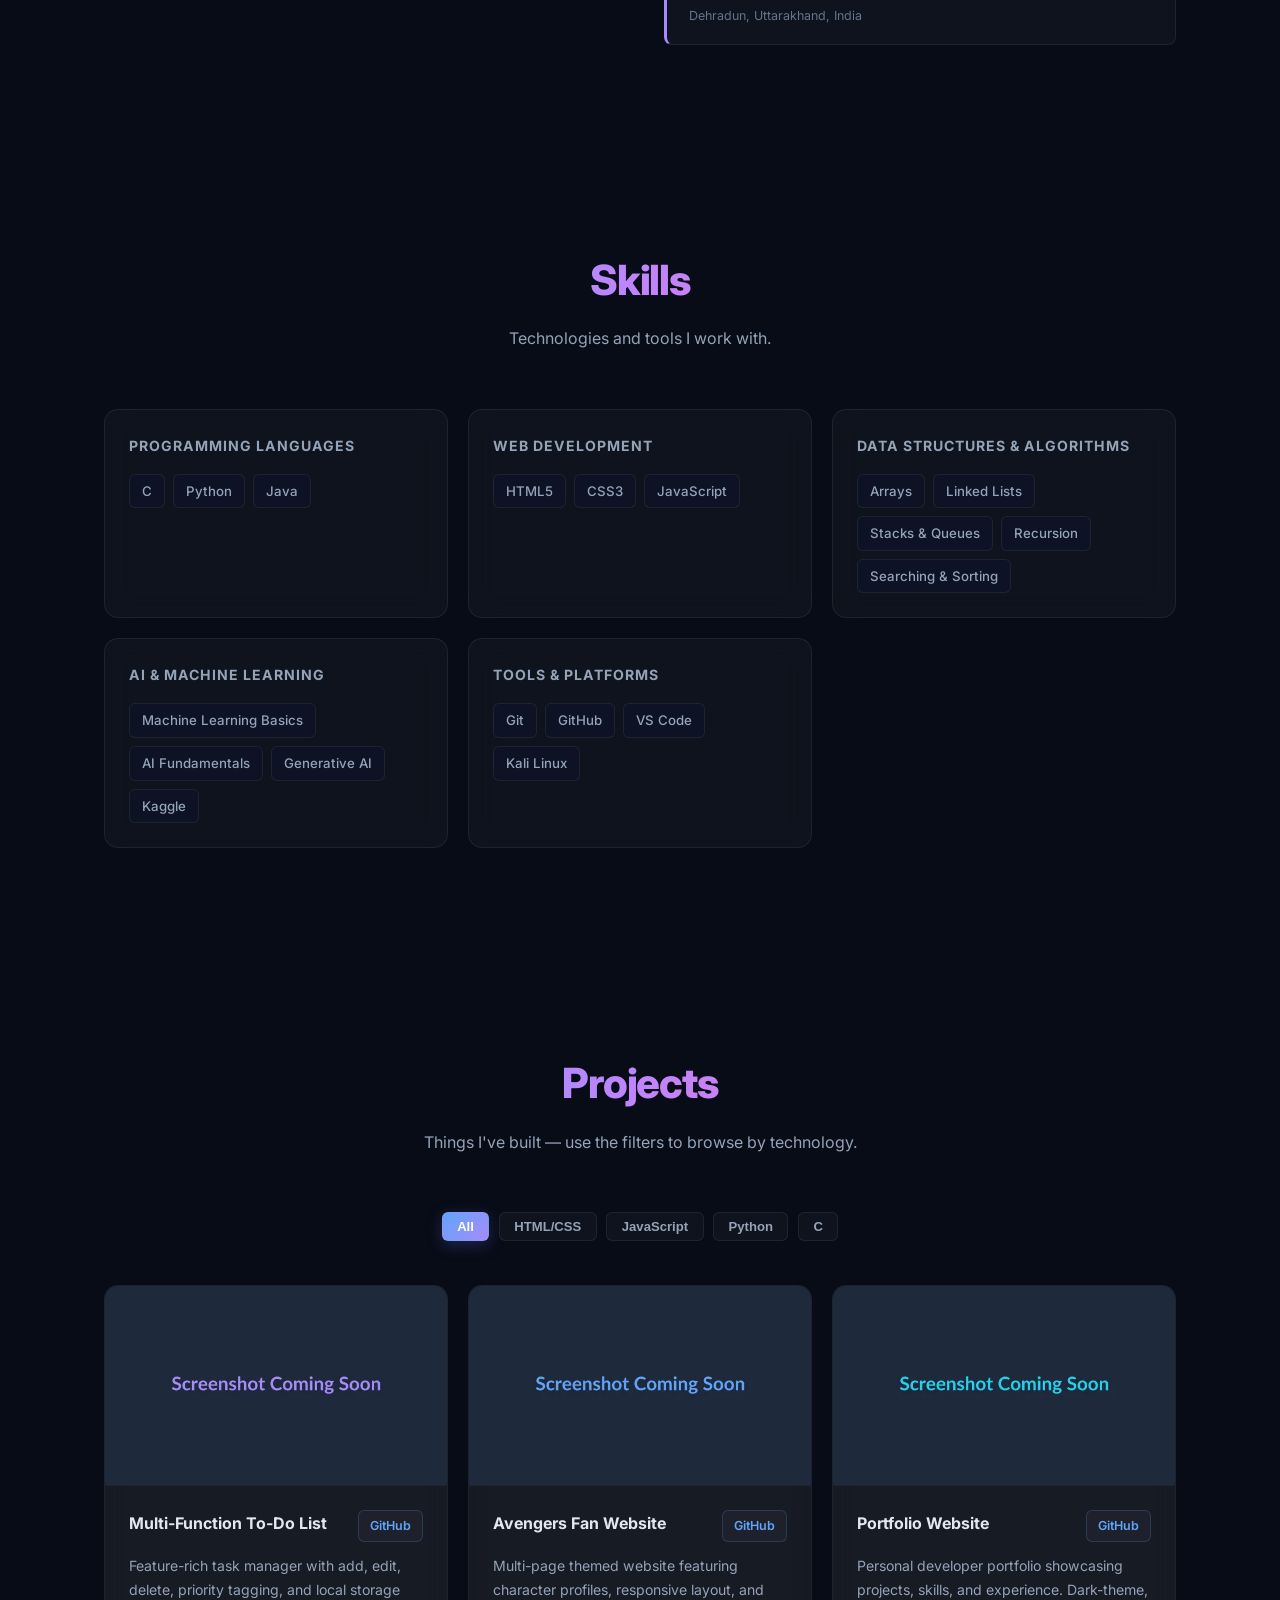
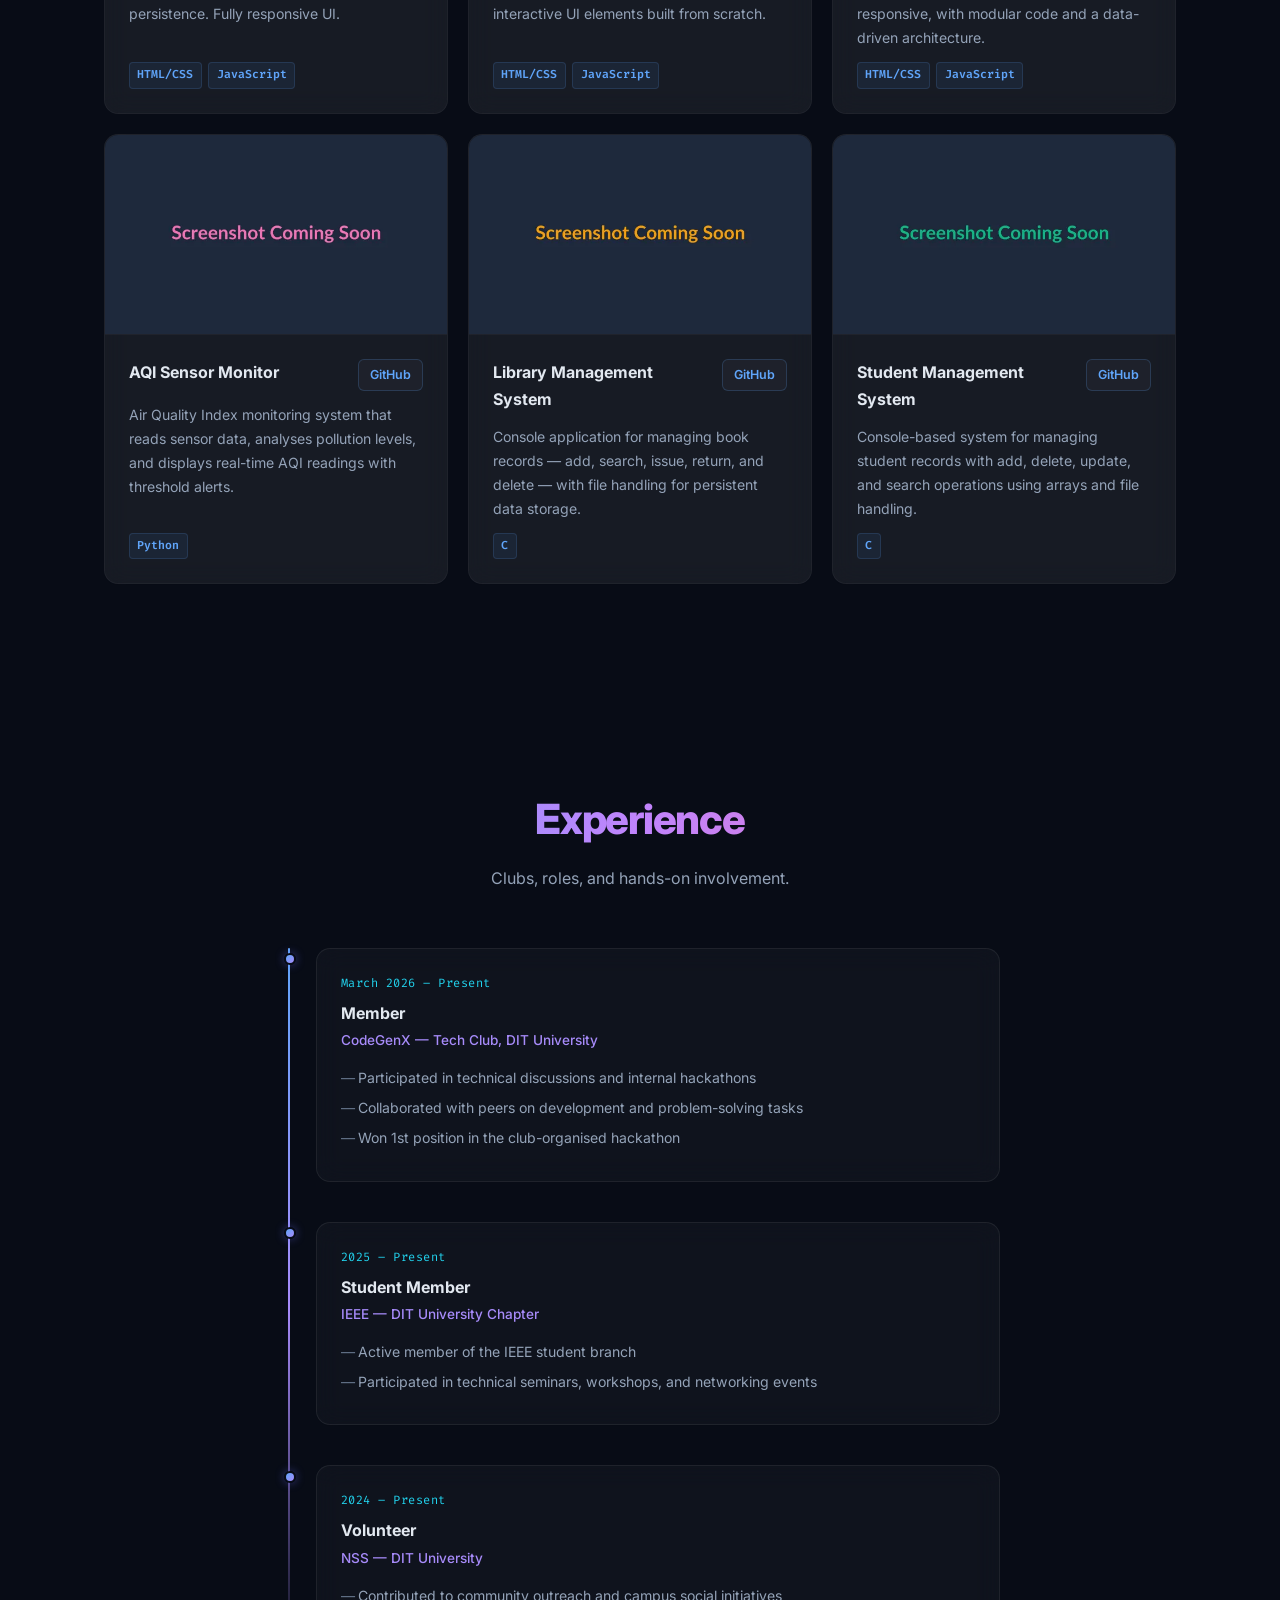
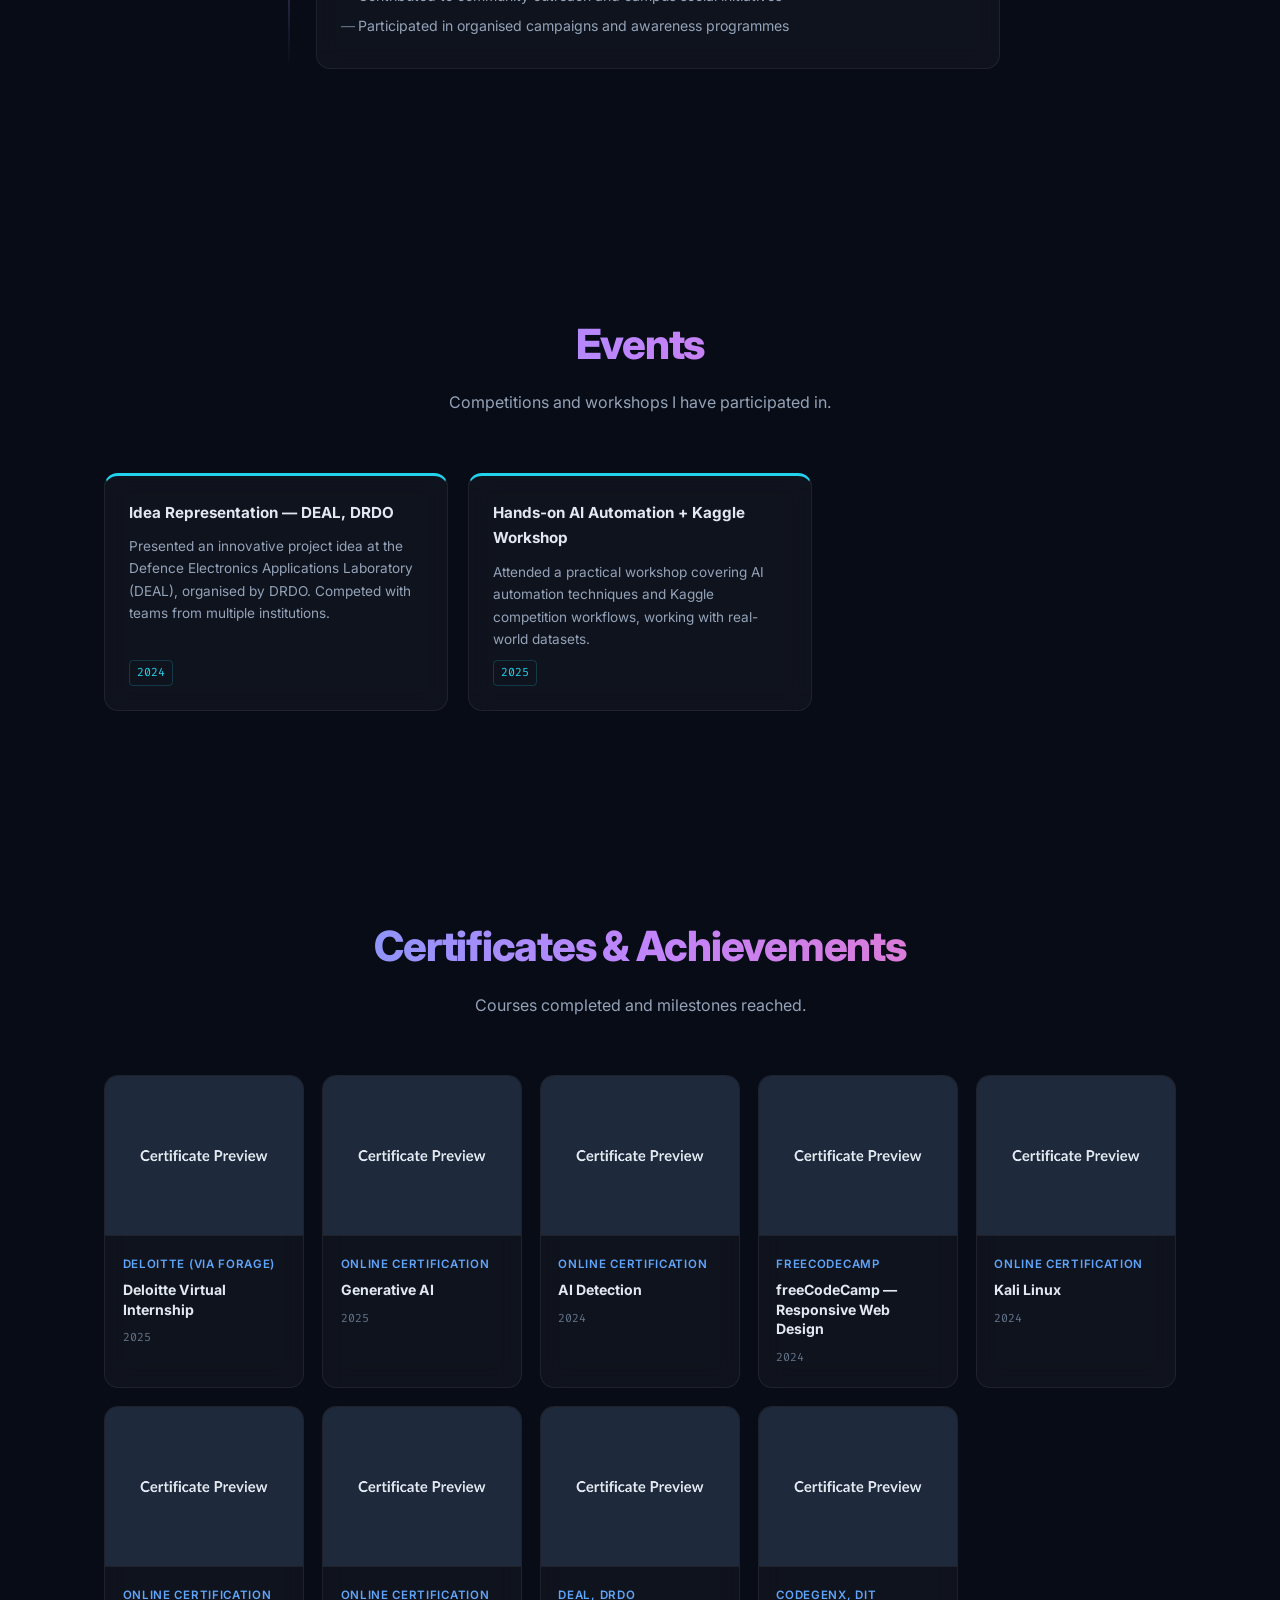
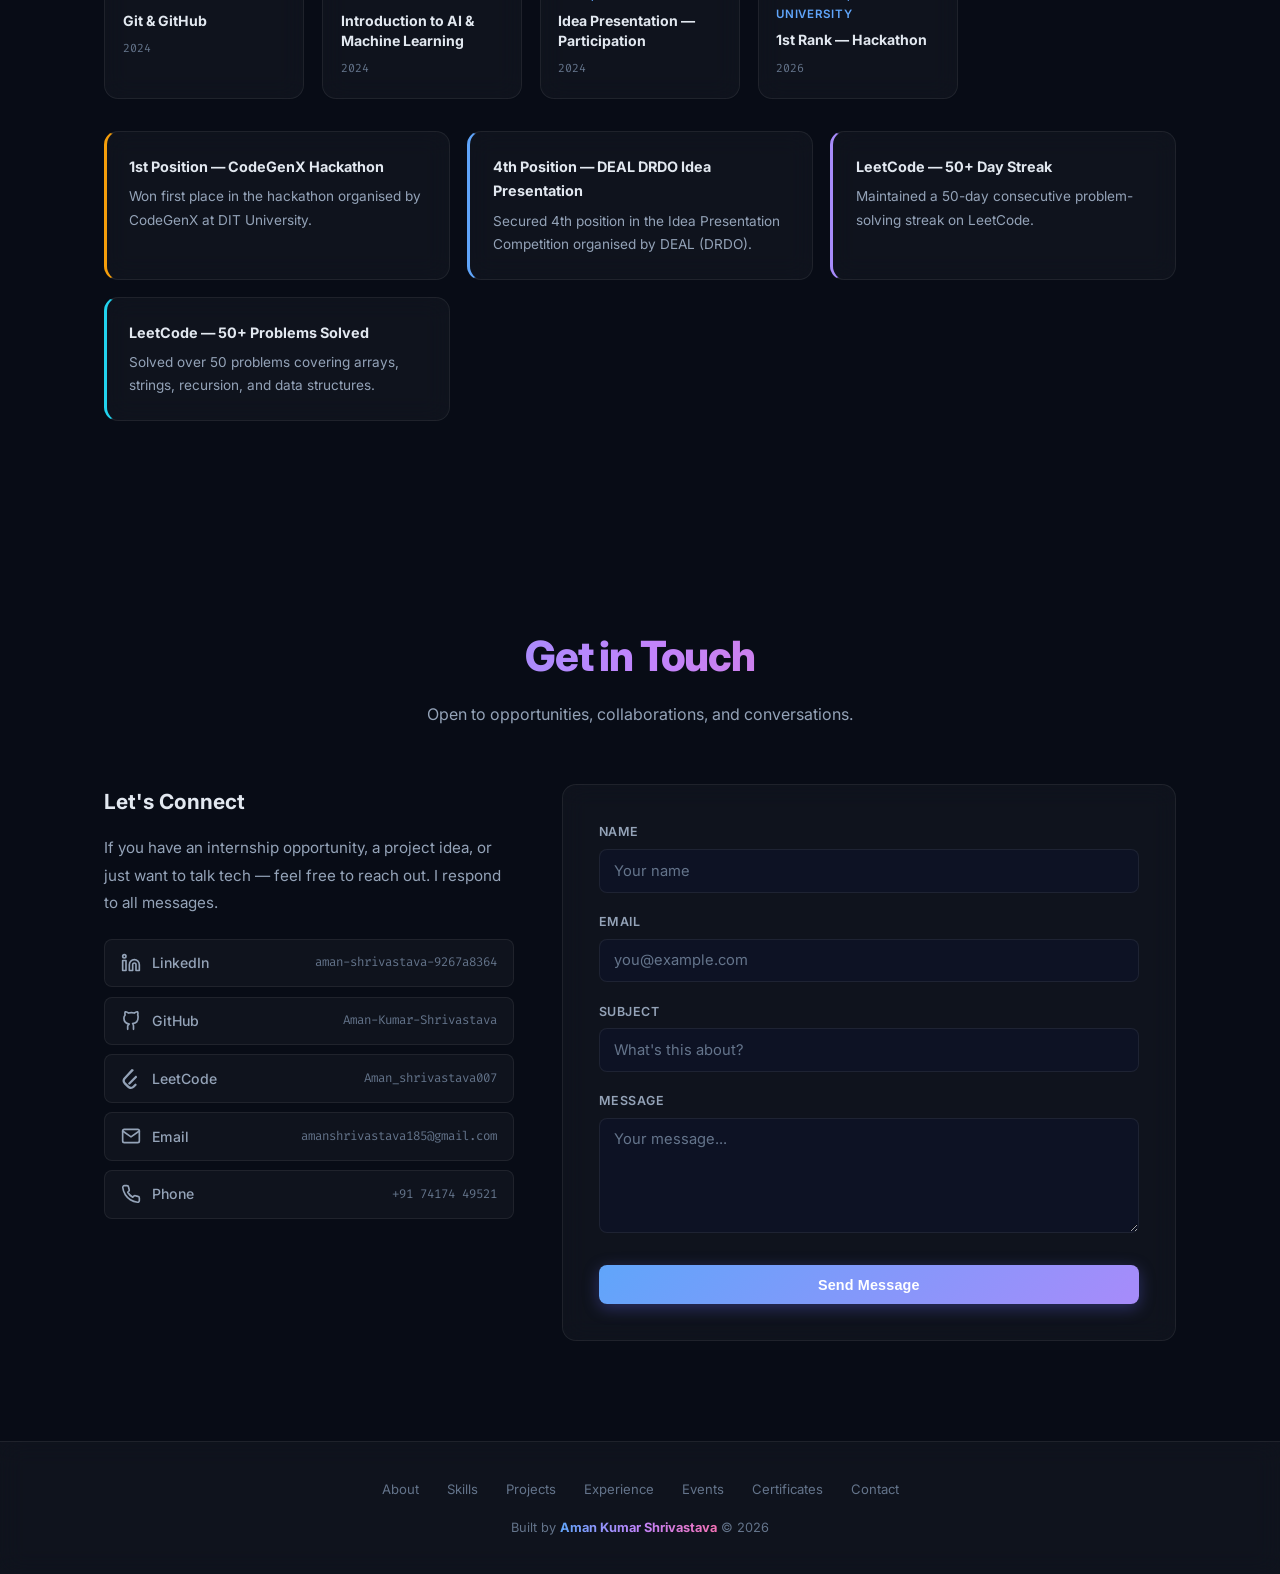
==== commit 271dbe56: "feat: Enhance social media links with SVG icons for GitHub, LinkedIn, and LeetCode; add contact opti" ====
--- a/my-website/index.html
+++ b/my-website/index.html
@@ -96,9 +96,15 @@
           </div>
 
           <div class="profile-social">
-            <a href="https://github.com/Aman-Kumar-Shrivastava" target="_blank" rel="noopener" aria-label="GitHub">GH</a>
-            <a href="https://www.linkedin.com/in/aman-shrivastava-9267a8364" target="_blank" rel="noopener" aria-label="LinkedIn">LI</a>
-            <a href="https://leetcode.com/u/Aman_shrivastava007/" target="_blank" rel="noopener" aria-label="LeetCode">LC</a>
+            <a href="https://github.com/Aman-Kumar-Shrivastava" target="_blank" rel="noopener" aria-label="GitHub">
+              <svg xmlns="http://www.w3.org/2000/svg" width="18" height="18" viewBox="0 0 24 24" fill="none" stroke="currentColor" stroke-width="2" stroke-linecap="round" stroke-linejoin="round"><path d="M15 22v-4a4.8 4.8 0 0 0-1-3.02c3.14-.35 6.44-1.54 6.44-7A5.44 5.44 0 0 0 20 4.77 5.07 5.07 0 0 0 19.91 1S18.73.65 16 2.48a13.38 13.38 0 0 0-7 0C6.27.65 5.09 1 5.09 1A5.07 5.07 0 0 0 5 4.77a5.44 5.44 0 0 0-1.5 3.78c0 5.42 3.3 6.61 6.44 7A4.8 4.8 0 0 0 8 18v4"></path></svg>
+            </a>
+            <a href="https://www.linkedin.com/in/aman-shrivastava-9267a8364" target="_blank" rel="noopener" aria-label="LinkedIn">
+              <svg xmlns="http://www.w3.org/2000/svg" width="18" height="18" viewBox="0 0 24 24" fill="none" stroke="currentColor" stroke-width="2" stroke-linecap="round" stroke-linejoin="round"><path d="M16 8a6 6 0 0 1 6 6v7h-4v-7a2 2 0 0 0-2-2 2 2 0 0 0-2 2v7h-4v-7a6 6 0 0 1 6-6z"></path><rect x="2" y="9" width="4" height="12"></rect><circle cx="4" cy="4" r="2"></circle></svg>
+            </a>
+            <a href="https://leetcode.com/u/Aman_shrivastava007/" target="_blank" rel="noopener" aria-label="LeetCode">
+              <svg role="img" width="18" height="18" viewBox="0 0 24 24" fill="currentColor" xmlns="http://www.w3.org/2000/svg"><path d="M13.483 0a1.374 1.374 0 0 0-.961.438L7.116 6.226l-3.854 4.126a5.266 5.266 0 0 0-1.209 2.104 5.35 5.35 0 0 0-.125.513 5.527 5.527 0 0 0 .062 2.362 5.83 5.83 0 0 0 .349 1.017 5.938 5.938 0 0 0 1.271 1.818l4.277 4.193.039.038c2.248 2.165 5.852 2.133 8.063-.074l2.396-2.392c.54-.54.54-1.414.003-1.955a1.378 1.378 0 0 0-1.951-.003l-2.396 2.392a3.021 3.021 0 0 1-4.205.038l-.02-.019-4.276-4.193c-.652-.64-.972-1.469-.948-2.263a2.68 2.68 0 0 1 .066-.523 2.545 2.545 0 0 1 .619-1.164L9.13 8.114l5.626-5.632a1.365 1.365 0 0 0 0-1.936 1.374 1.374 0 0 0-1.273-.108zM18.823 8.653c-.54-.54-1.414-.54-1.955.003l-7.796 7.785a1.381 1.381 0 0 0 0 1.951 1.378 1.378 0 0 0 1.951.003l7.796-7.785a1.381 1.381 0 0 0 0-1.954z"/></svg>
+            </a>
           </div>
         </div>
       </div>
@@ -252,22 +258,27 @@
 
         <div class="contact-social">
           <a href="https://www.linkedin.com/in/aman-shrivastava-9267a8364" target="_blank" rel="noopener" class="social-link">
+            <svg xmlns="http://www.w3.org/2000/svg" width="20" height="20" viewBox="0 0 24 24" fill="none" stroke="currentColor" stroke-width="2" stroke-linecap="round" stroke-linejoin="round" class="contact-icon"><path d="M16 8a6 6 0 0 1 6 6v7h-4v-7a2 2 0 0 0-2-2 2 2 0 0 0-2 2v7h-4v-7a6 6 0 0 1 6-6z"></path><rect x="2" y="9" width="4" height="12"></rect><circle cx="4" cy="4" r="2"></circle></svg>
             <span class="social-label">LinkedIn</span>
             <span class="social-handle">aman-shrivastava-9267a8364</span>
           </a>
           <a href="https://github.com/Aman-Kumar-Shrivastava" target="_blank" rel="noopener" class="social-link">
+            <svg xmlns="http://www.w3.org/2000/svg" width="20" height="20" viewBox="0 0 24 24" fill="none" stroke="currentColor" stroke-width="2" stroke-linecap="round" stroke-linejoin="round" class="contact-icon"><path d="M15 22v-4a4.8 4.8 0 0 0-1-3.02c3.14-.35 6.44-1.54 6.44-7A5.44 5.44 0 0 0 20 4.77 5.07 5.07 0 0 0 19.91 1S18.73.65 16 2.48a13.38 13.38 0 0 0-7 0C6.27.65 5.09 1 5.09 1A5.07 5.07 0 0 0 5 4.77a5.44 5.44 0 0 0-1.5 3.78c0 5.42 3.3 6.61 6.44 7A4.8 4.8 0 0 0 8 18v4"></path></svg>
             <span class="social-label">GitHub</span>
             <span class="social-handle">Aman-Kumar-Shrivastava</span>
           </a>
           <a href="https://leetcode.com/u/Aman_shrivastava007/" target="_blank" rel="noopener" class="social-link">
+            <svg role="img" width="20" height="20" viewBox="0 0 24 24" fill="currentColor" xmlns="http://www.w3.org/2000/svg" class="contact-icon"><path d="M13.483 0a1.374 1.374 0 0 0-.961.438L7.116 6.226l-3.854 4.126a5.266 5.266 0 0 0-1.209 2.104 5.35 5.35 0 0 0-.125.513 5.527 5.527 0 0 0 .062 2.362 5.83 5.83 0 0 0 .349 1.017 5.938 5.938 0 0 0 1.271 1.818l4.277 4.193.039.038c2.248 2.165 5.852 2.133 8.063-.074l2.396-2.392c.54-.54.54-1.414.003-1.955a1.378 1.378 0 0 0-1.951-.003l-2.396 2.392a3.021 3.021 0 0 1-4.205.038l-.02-.019-4.276-4.193c-.652-.64-.972-1.469-.948-2.263a2.68 2.68 0 0 1 .066-.523 2.545 2.545 0 0 1 .619-1.164L9.13 8.114l5.626-5.632a1.365 1.365 0 0 0 0-1.936 1.374 1.374 0 0 0-1.273-.108zM18.823 8.653c-.54-.54-1.414-.54-1.955.003l-7.796 7.785a1.381 1.381 0 0 0 0 1.951 1.378 1.378 0 0 0 1.951.003l7.796-7.785a1.381 1.381 0 0 0 0-1.954z"/></svg>
             <span class="social-label">LeetCode</span>
             <span class="social-handle">Aman_shrivastava007</span>
           </a>
           <a href="mailto:amanshrivastava185@gmail.com" class="social-link">
+            <svg xmlns="http://www.w3.org/2000/svg" width="20" height="20" viewBox="0 0 24 24" fill="none" stroke="currentColor" stroke-width="2" stroke-linecap="round" stroke-linejoin="round" class="contact-icon"><path d="M4 4h16c1.1 0 2 .9 2 2v12c0 1.1-.9 2-2 2H4c-1.1 0-2-.9-2-2V6c0-1.1.9-2 2-2z"></path><polyline points="22,6 12,13 2,6"></polyline></svg>
             <span class="social-label">Email</span>
             <span class="social-handle">amanshrivastava185@gmail.com</span>
           </a>
           <a href="tel:+917417449521" class="social-link">
+            <svg xmlns="http://www.w3.org/2000/svg" width="20" height="20" viewBox="0 0 24 24" fill="none" stroke="currentColor" stroke-width="2" stroke-linecap="round" stroke-linejoin="round" class="contact-icon"><path d="M22 16.92v3a2 2 0 0 1-2.18 2 19.79 19.79 0 0 1-8.63-3.07 19.5 19.5 0 0 1-6-6 19.79 19.79 0 0 1-3.07-8.67A2 2 0 0 1 4.11 2h3a2 2 0 0 1 2 1.72 12.84 12.84 0 0 0 .7 2.81 2 2 0 0 1-.45 2.11L8.09 9.91a16 16 0 0 0 6 6l1.27-1.27a2 2 0 0 1 2.11-.45 12.84 12.84 0 0 0 2.81.7A2 2 0 0 1 22 16.92z"></path></svg>
             <span class="social-label">Phone</span>
             <span class="social-handle">+91 74174 49521</span>
           </a>
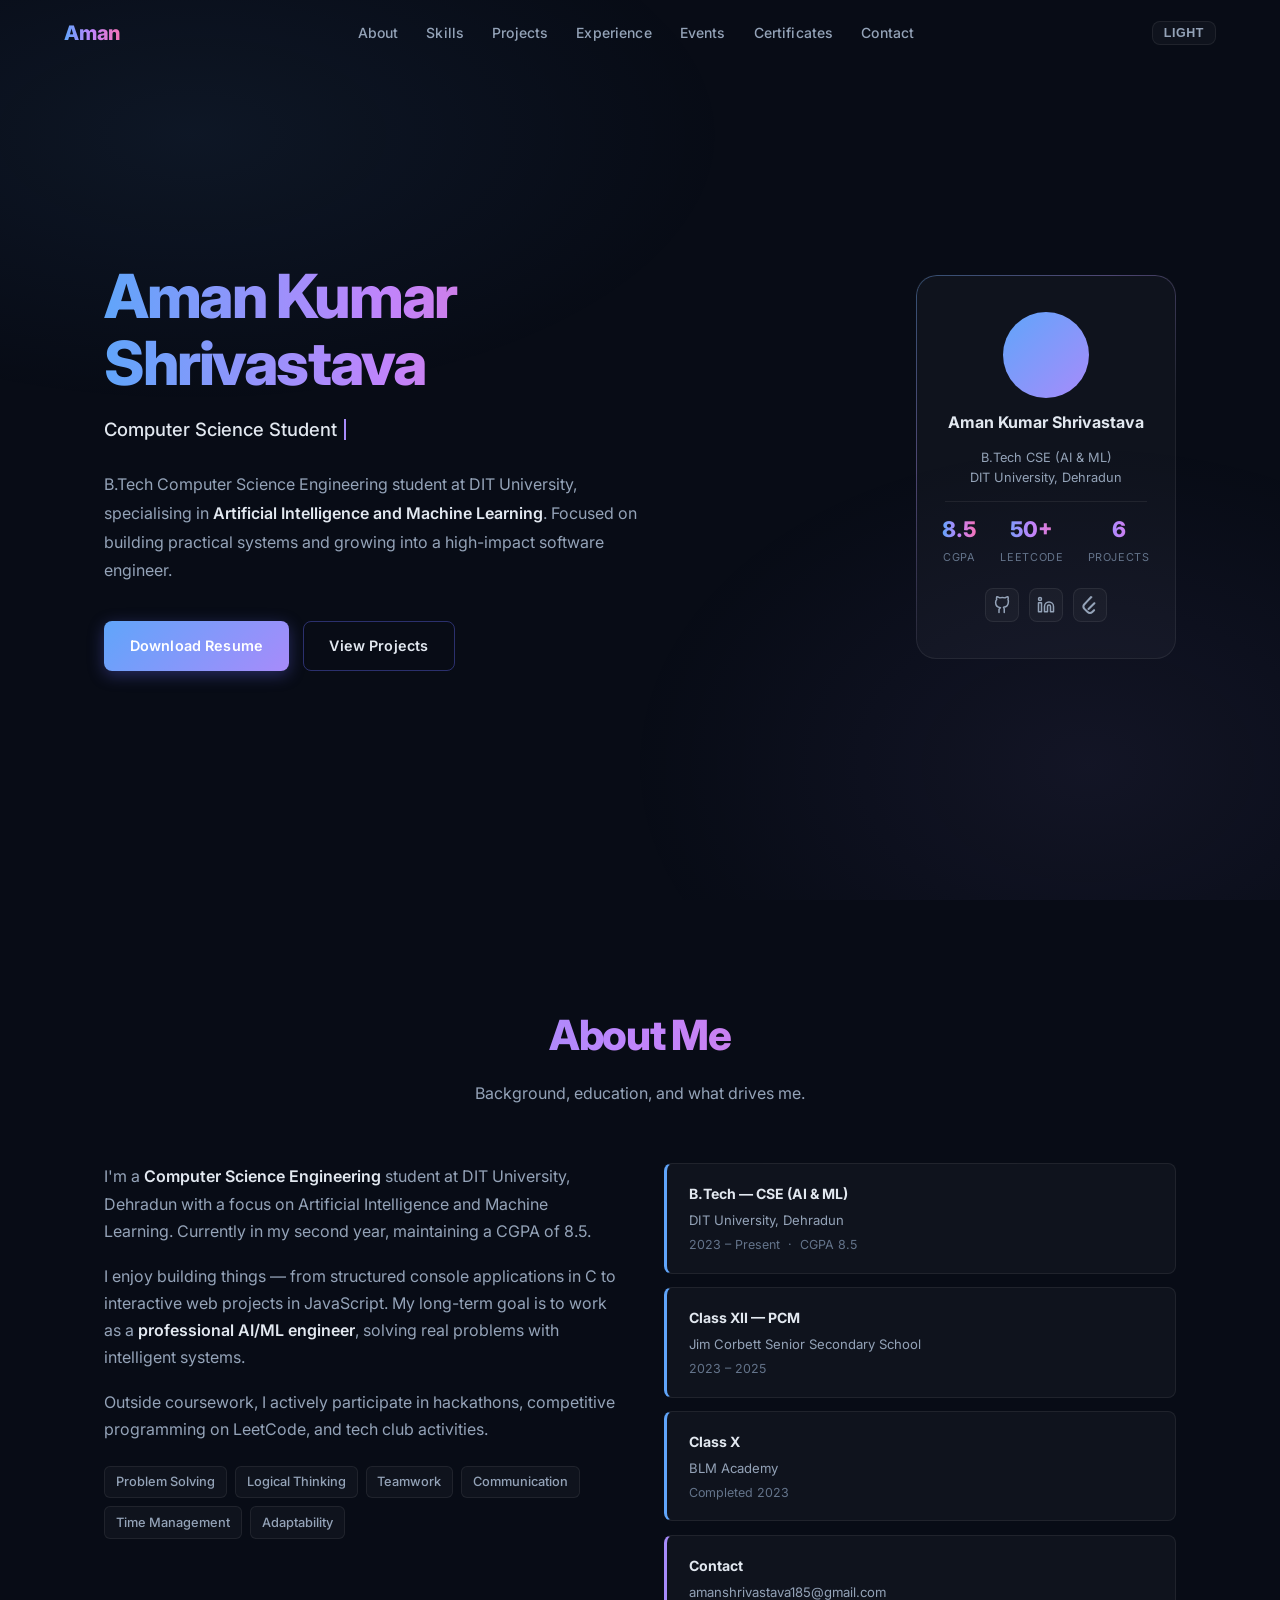
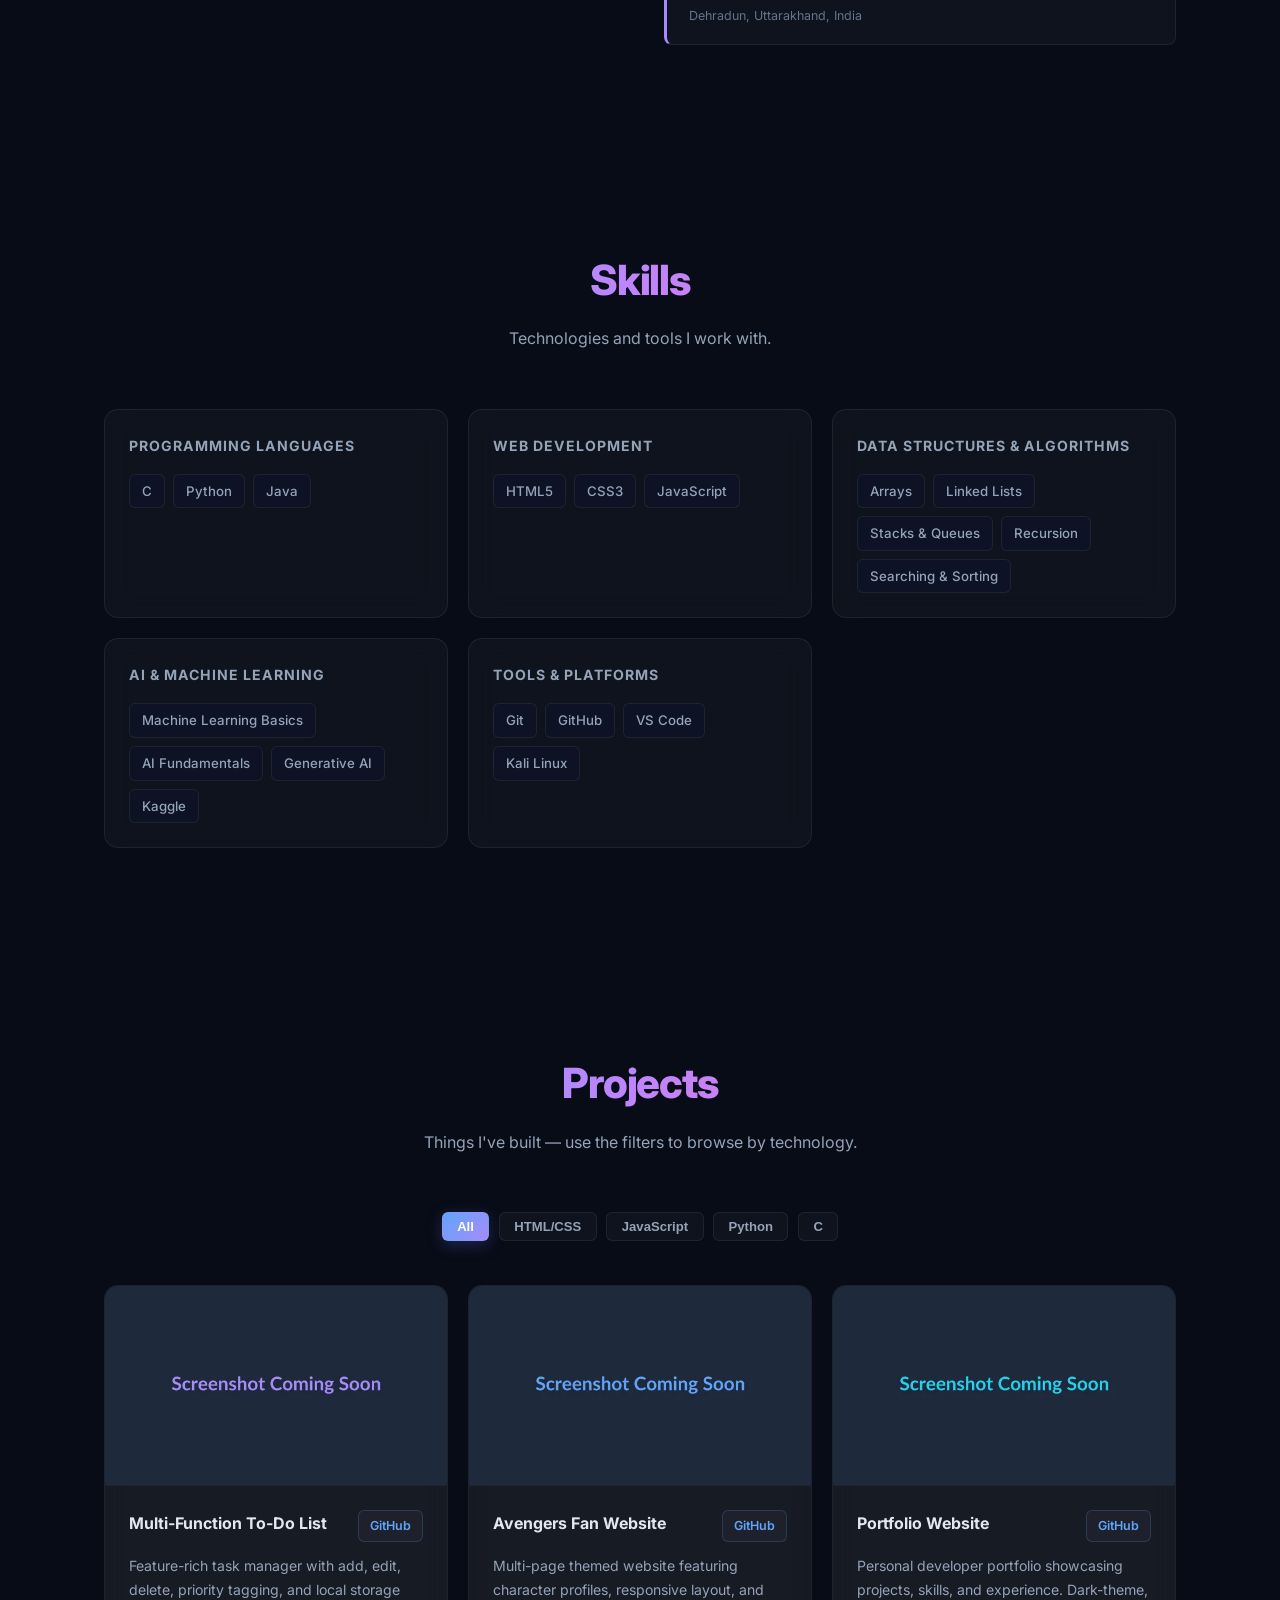
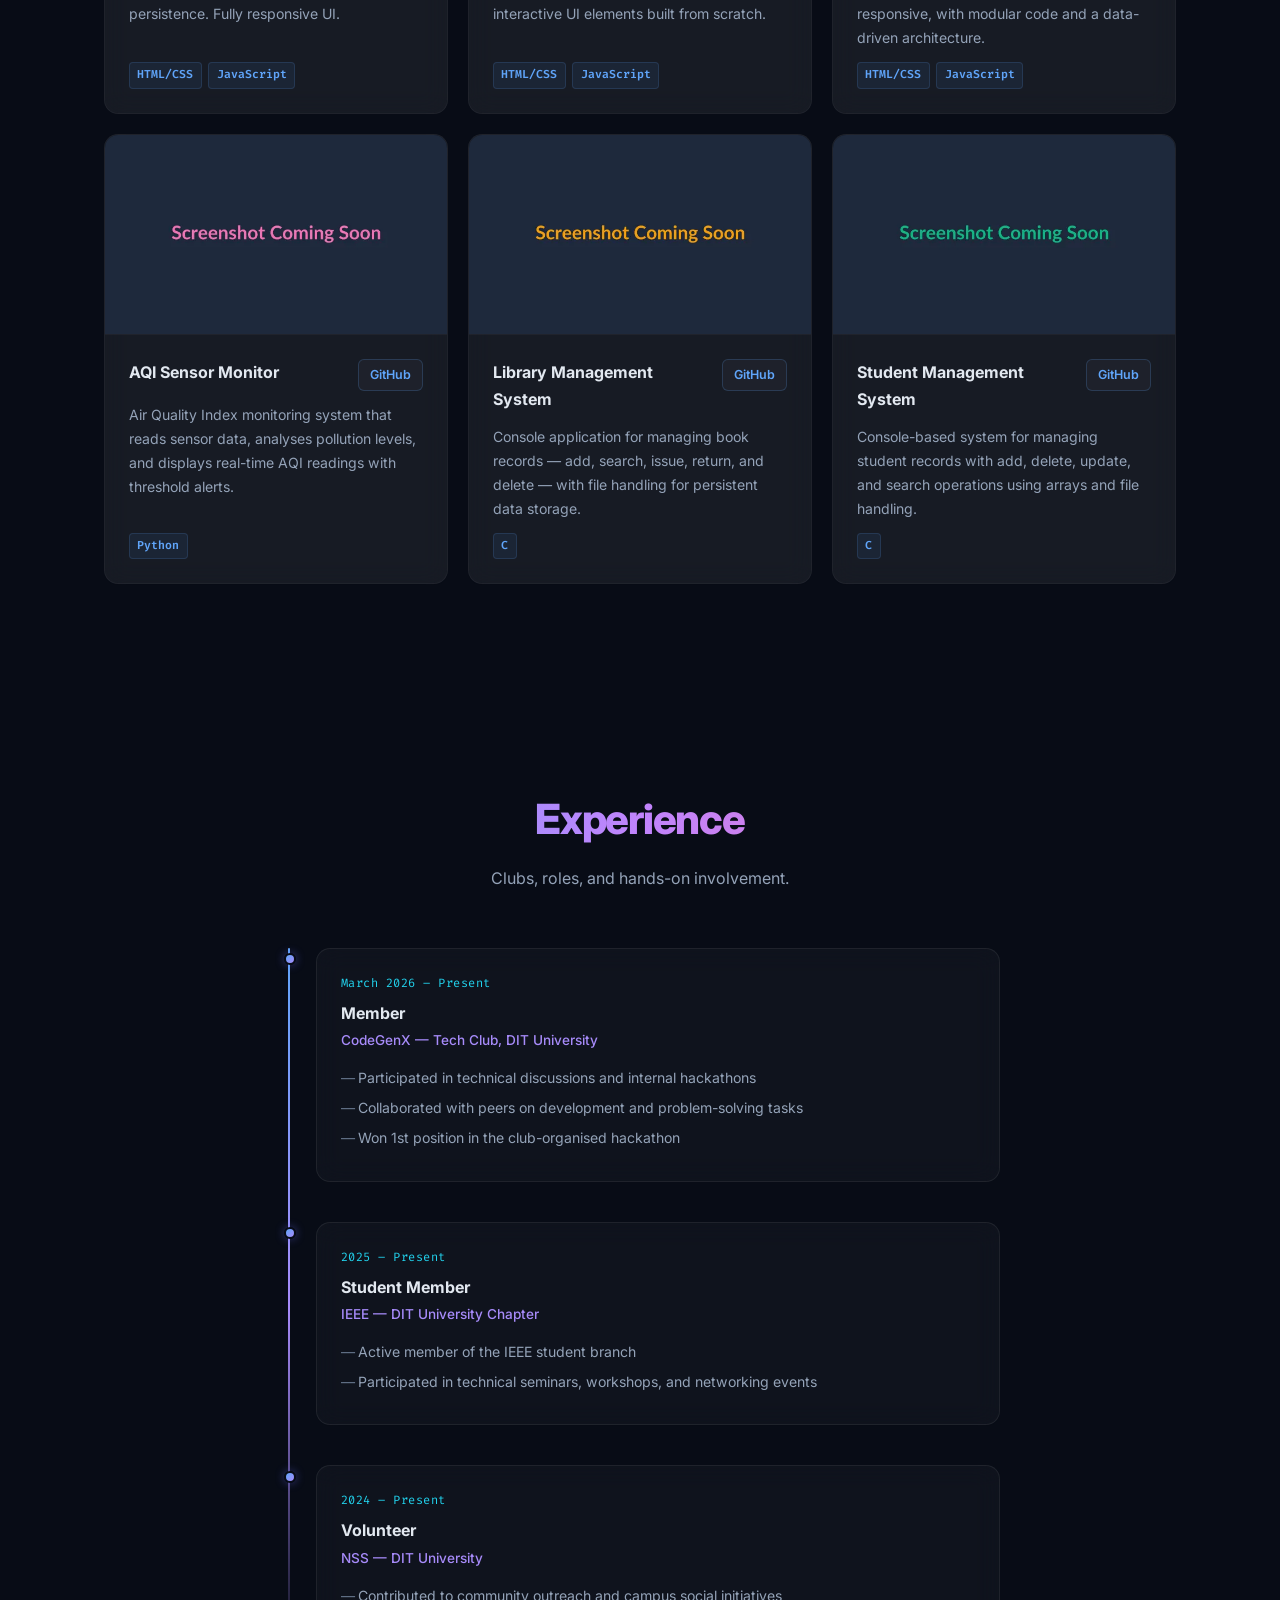
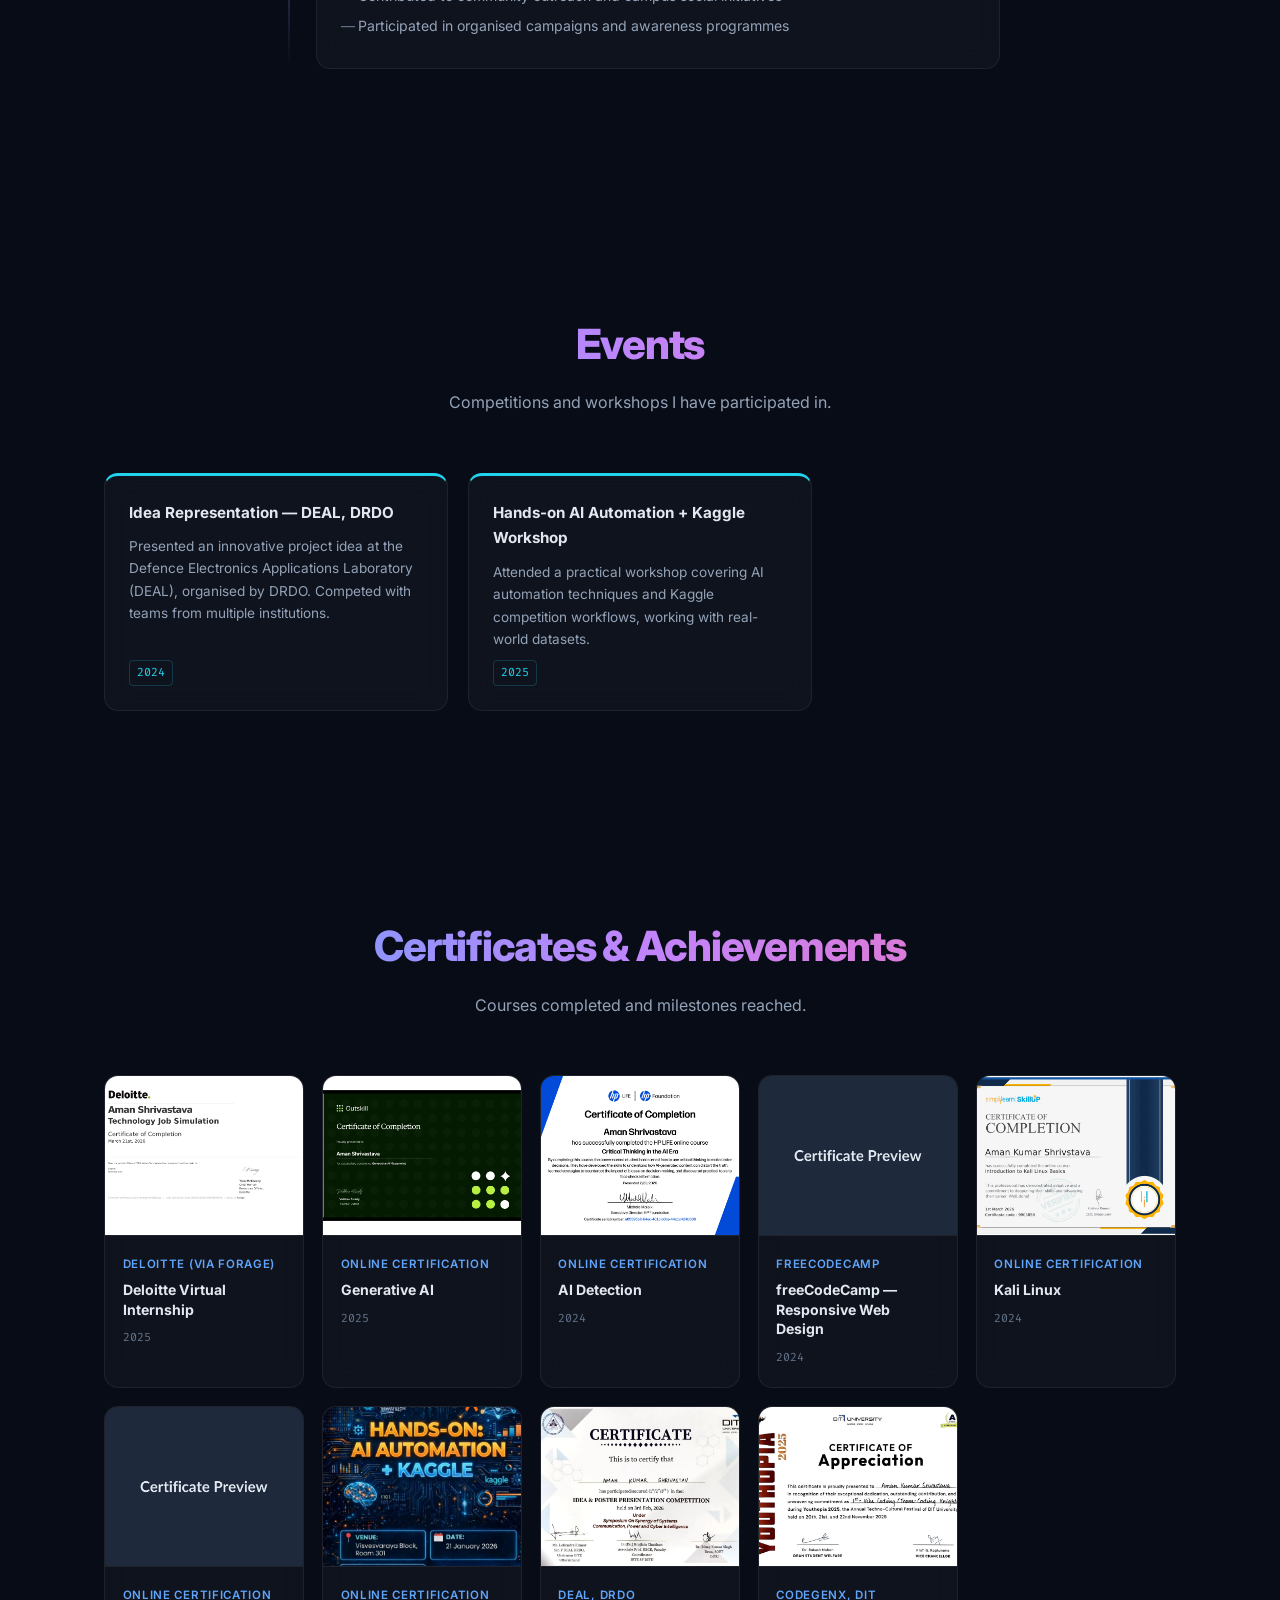
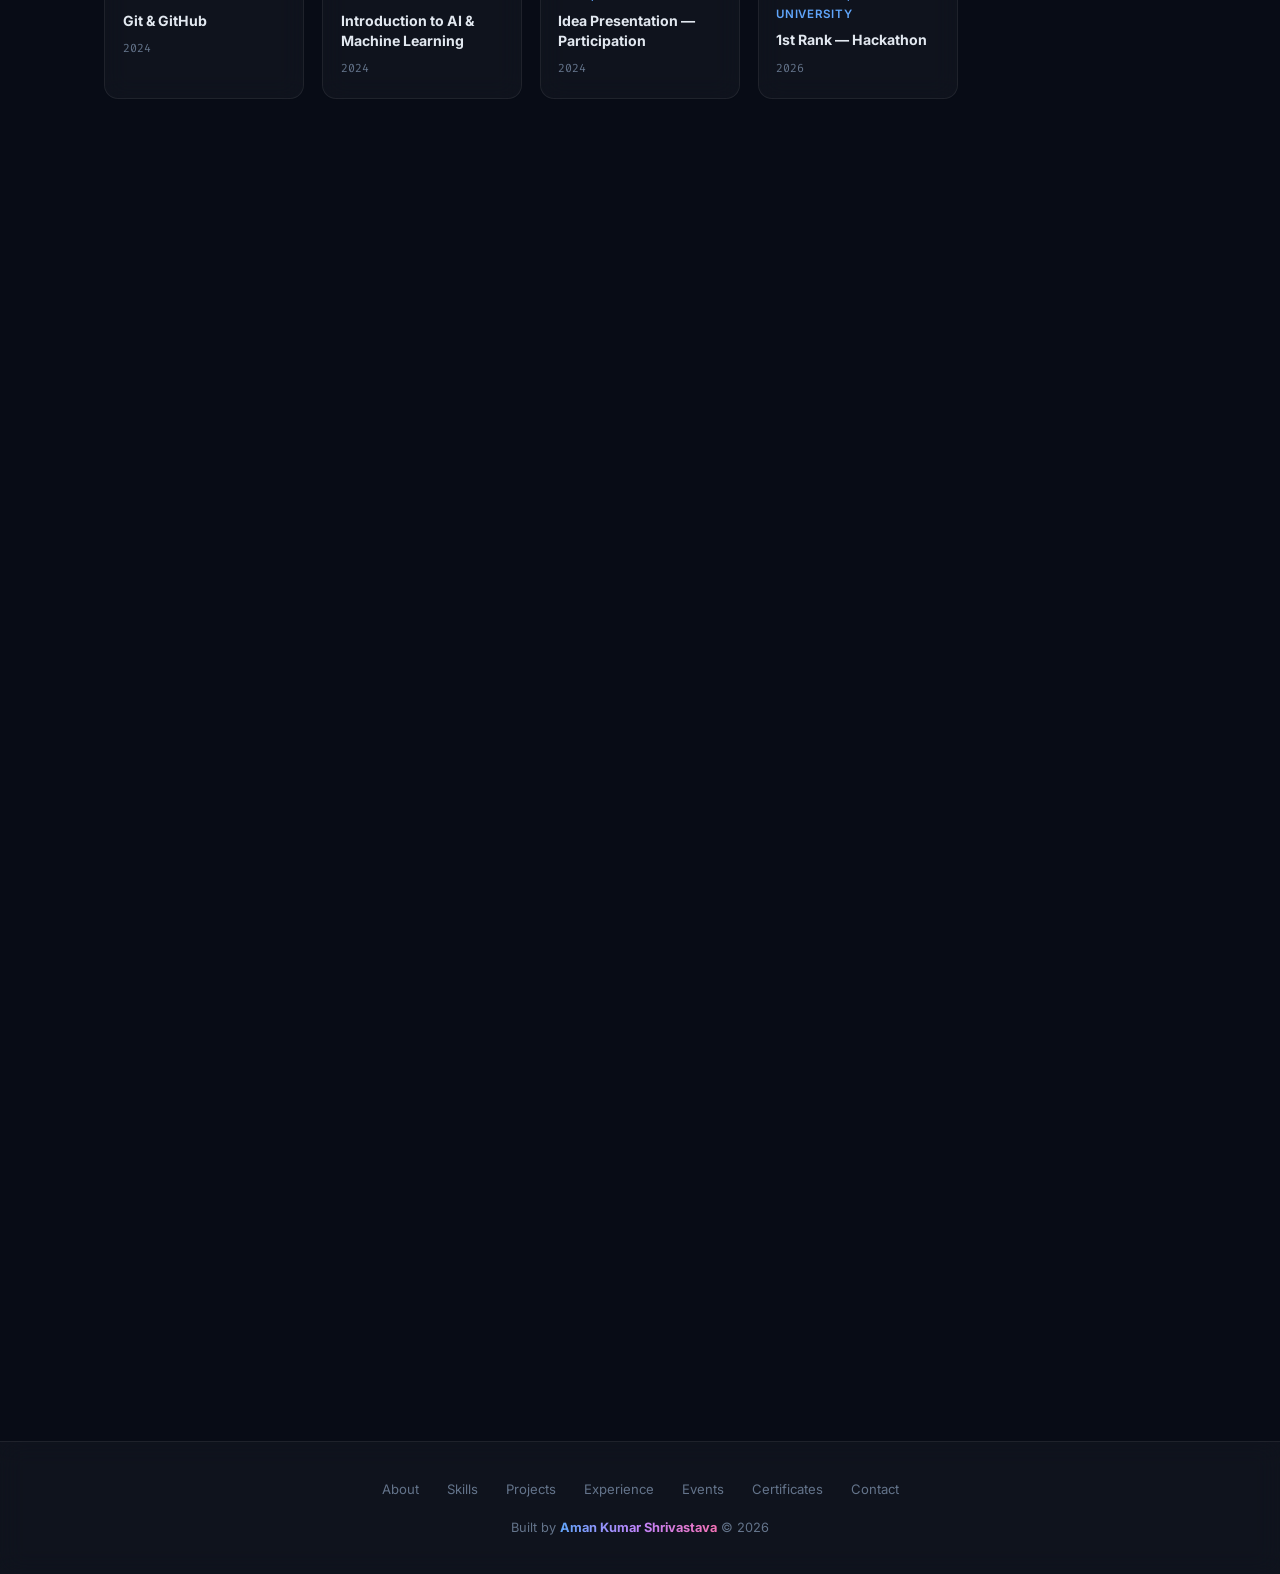
==== commit 082af692: "Add new certificates, update resume, and enhance portfolio layout - Added multiple certificate image" ====
--- a/my-website/index.html
+++ b/my-website/index.html
@@ -1,10 +1,12 @@
 <!DOCTYPE html>
 <html lang="en">
+
 <head>
   <meta charset="UTF-8" />
   <meta name="viewport" content="width=device-width, initial-scale=1.0" />
   <title>Aman Kumar Shrivastava — Portfolio</title>
-  <meta name="description" content="Portfolio of Aman Kumar Shrivastava — B.Tech CSE (AI & ML) student at DIT University. Aspiring AI/ML engineer." />
+  <meta name="description"
+    content="Portfolio of Aman Kumar Shrivastava — B.Tech CSE (AI & ML) student at DIT University. Aspiring AI/ML engineer." />
   <meta name="author" content="Aman Kumar Shrivastava" />
 
   <meta property="og:title" content="Aman Kumar Shrivastava — Portfolio" />
@@ -13,10 +15,13 @@
 
   <link rel="preconnect" href="https://fonts.googleapis.com" />
   <link rel="preconnect" href="https://fonts.gstatic.com" crossorigin />
-  <link href="https://fonts.googleapis.com/css2?family=Inter:wght@300;400;500;600;700;800&family=Fira+Code:wght@400;500&display=swap" rel="stylesheet" />
+  <link
+    href="https://fonts.googleapis.com/css2?family=Inter:wght@300;400;500;600;700;800&family=Fira+Code:wght@400;500&display=swap"
+    rel="stylesheet" />
 
   <link rel="stylesheet" href="style.css" />
 </head>
+
 <body>
 
   <!-- Toast -->
@@ -27,13 +32,13 @@
     <a href="#hero" class="nav-logo">Aman</a>
 
     <ul id="nav-menu">
-      <li><a href="#about"        class="nav-link">About</a></li>
-      <li><a href="#skills"       class="nav-link">Skills</a></li>
-      <li><a href="#projects"     class="nav-link">Projects</a></li>
-      <li><a href="#experience"   class="nav-link">Experience</a></li>
-      <li><a href="#events"       class="nav-link">Events</a></li>
+      <li><a href="#about" class="nav-link">About</a></li>
+      <li><a href="#skills" class="nav-link">Skills</a></li>
+      <li><a href="#projects" class="nav-link">Projects</a></li>
+      <li><a href="#experience" class="nav-link">Experience</a></li>
+      <li><a href="#events" class="nav-link">Events</a></li>
       <li><a href="#certificates" class="nav-link">Certificates</a></li>
-      <li><a href="#contact"      class="nav-link">Contact</a></li>
+      <li><a href="#contact" class="nav-link">Contact</a></li>
     </ul>
 
     <div class="nav-actions">
@@ -65,7 +70,7 @@
 
         <div class="hero-cta">
           <!-- Replace resume.pdf with your actual resume file placed in this folder -->
-          <a href="resume.pdf" download class="btn btn-primary">Download Resume</a>
+          <a href="Aman Kumar Shrivastava - Resume.pdf" download class="btn btn-primary">Download Resume</a>
           <a href="#projects" class="btn btn-outline">View Projects</a>
         </div>
       </div>
@@ -73,7 +78,10 @@
       <!-- Right: Profile Card (central visual anchor) -->
       <div class="hero-right">
         <div class="profile-card">
-          <div class="profile-avatar">AKS</div>
+          <div class="profile-avatar">
+            <img src="images/profile.png" alt="Aman Kumar Shrivastava" onerror="this.style.display='none'" />
+            <span class="profile-initials"></span>
+          </div>
 
           <p class="profile-name">Aman Kumar Shrivastava</p>
           <p class="profile-role">B.Tech CSE (AI &amp; ML)<br>DIT University, Dehradun</p>
@@ -97,13 +105,28 @@
 
           <div class="profile-social">
             <a href="https://github.com/Aman-Kumar-Shrivastava" target="_blank" rel="noopener" aria-label="GitHub">
-              <svg xmlns="http://www.w3.org/2000/svg" width="18" height="18" viewBox="0 0 24 24" fill="none" stroke="currentColor" stroke-width="2" stroke-linecap="round" stroke-linejoin="round"><path d="M15 22v-4a4.8 4.8 0 0 0-1-3.02c3.14-.35 6.44-1.54 6.44-7A5.44 5.44 0 0 0 20 4.77 5.07 5.07 0 0 0 19.91 1S18.73.65 16 2.48a13.38 13.38 0 0 0-7 0C6.27.65 5.09 1 5.09 1A5.07 5.07 0 0 0 5 4.77a5.44 5.44 0 0 0-1.5 3.78c0 5.42 3.3 6.61 6.44 7A4.8 4.8 0 0 0 8 18v4"></path></svg>
+              <svg xmlns="http://www.w3.org/2000/svg" width="18" height="18" viewBox="0 0 24 24" fill="none"
+                stroke="currentColor" stroke-width="2" stroke-linecap="round" stroke-linejoin="round">
+                <path
+                  d="M15 22v-4a4.8 4.8 0 0 0-1-3.02c3.14-.35 6.44-1.54 6.44-7A5.44 5.44 0 0 0 20 4.77 5.07 5.07 0 0 0 19.91 1S18.73.65 16 2.48a13.38 13.38 0 0 0-7 0C6.27.65 5.09 1 5.09 1A5.07 5.07 0 0 0 5 4.77a5.44 5.44 0 0 0-1.5 3.78c0 5.42 3.3 6.61 6.44 7A4.8 4.8 0 0 0 8 18v4">
+                </path>
+              </svg>
             </a>
-            <a href="https://www.linkedin.com/in/aman-shrivastava-9267a8364" target="_blank" rel="noopener" aria-label="LinkedIn">
-              <svg xmlns="http://www.w3.org/2000/svg" width="18" height="18" viewBox="0 0 24 24" fill="none" stroke="currentColor" stroke-width="2" stroke-linecap="round" stroke-linejoin="round"><path d="M16 8a6 6 0 0 1 6 6v7h-4v-7a2 2 0 0 0-2-2 2 2 0 0 0-2 2v7h-4v-7a6 6 0 0 1 6-6z"></path><rect x="2" y="9" width="4" height="12"></rect><circle cx="4" cy="4" r="2"></circle></svg>
+            <a href="https://www.linkedin.com/in/aman-shrivastava-9267a8364" target="_blank" rel="noopener"
+              aria-label="LinkedIn">
+              <svg xmlns="http://www.w3.org/2000/svg" width="18" height="18" viewBox="0 0 24 24" fill="none"
+                stroke="currentColor" stroke-width="2" stroke-linecap="round" stroke-linejoin="round">
+                <path d="M16 8a6 6 0 0 1 6 6v7h-4v-7a2 2 0 0 0-2-2 2 2 0 0 0-2 2v7h-4v-7a6 6 0 0 1 6-6z"></path>
+                <rect x="2" y="9" width="4" height="12"></rect>
+                <circle cx="4" cy="4" r="2"></circle>
+              </svg>
             </a>
             <a href="https://leetcode.com/u/Aman_shrivastava007/" target="_blank" rel="noopener" aria-label="LeetCode">
-              <svg role="img" width="18" height="18" viewBox="0 0 24 24" fill="currentColor" xmlns="http://www.w3.org/2000/svg"><path d="M13.483 0a1.374 1.374 0 0 0-.961.438L7.116 6.226l-3.854 4.126a5.266 5.266 0 0 0-1.209 2.104 5.35 5.35 0 0 0-.125.513 5.527 5.527 0 0 0 .062 2.362 5.83 5.83 0 0 0 .349 1.017 5.938 5.938 0 0 0 1.271 1.818l4.277 4.193.039.038c2.248 2.165 5.852 2.133 8.063-.074l2.396-2.392c.54-.54.54-1.414.003-1.955a1.378 1.378 0 0 0-1.951-.003l-2.396 2.392a3.021 3.021 0 0 1-4.205.038l-.02-.019-4.276-4.193c-.652-.64-.972-1.469-.948-2.263a2.68 2.68 0 0 1 .066-.523 2.545 2.545 0 0 1 .619-1.164L9.13 8.114l5.626-5.632a1.365 1.365 0 0 0 0-1.936 1.374 1.374 0 0 0-1.273-.108zM18.823 8.653c-.54-.54-1.414-.54-1.955.003l-7.796 7.785a1.381 1.381 0 0 0 0 1.951 1.378 1.378 0 0 0 1.951.003l7.796-7.785a1.381 1.381 0 0 0 0-1.954z"/></svg>
+              <svg role="img" width="18" height="18" viewBox="0 0 24 24" fill="currentColor"
+                xmlns="http://www.w3.org/2000/svg">
+                <path
+                  d="M13.483 0a1.374 1.374 0 0 0-.961.438L7.116 6.226l-3.854 4.126a5.266 5.266 0 0 0-1.209 2.104 5.35 5.35 0 0 0-.125.513 5.527 5.527 0 0 0 .062 2.362 5.83 5.83 0 0 0 .349 1.017 5.938 5.938 0 0 0 1.271 1.818l4.277 4.193.039.038c2.248 2.165 5.852 2.133 8.063-.074l2.396-2.392c.54-.54.54-1.414.003-1.955a1.378 1.378 0 0 0-1.951-.003l-2.396 2.392a3.021 3.021 0 0 1-4.205.038l-.02-.019-4.276-4.193c-.652-.64-.972-1.469-.948-2.263a2.68 2.68 0 0 1 .066-.523 2.545 2.545 0 0 1 .619-1.164L9.13 8.114l5.626-5.632a1.365 1.365 0 0 0 0-1.936 1.374 1.374 0 0 0-1.273-.108zM18.823 8.653c-.54-.54-1.414-.54-1.955.003l-7.796 7.785a1.381 1.381 0 0 0 0 1.951 1.378 1.378 0 0 0 1.951.003l7.796-7.785a1.381 1.381 0 0 0 0-1.954z" />
+              </svg>
             </a>
           </div>
         </div>
@@ -234,8 +257,12 @@
     </div>
 
     <!--
-      To add certificates: open data.js → push to `certificates`.
-      To add achievements: open data.js → push to `achievements`.
+      To add certificates: open script.js → push to `certificates`.
+      To add achievements: open script.js → push to `achievements`.
+      
+      [UPDATE INFO]: Certificate images have been updated to correctly map to the files in the 'certi.webp' folder.
+      The rendering logic in script.js has also been upgraded to include an anchor link. 
+      You can add URLs to the 'link' property in script.js to make the certificate images clickable.
     -->
     <div id="certs-grid"></div>
     <div id="achievements-grid"></div>
@@ -257,28 +284,56 @@
         </p>
 
         <div class="contact-social">
-          <a href="https://www.linkedin.com/in/aman-shrivastava-9267a8364" target="_blank" rel="noopener" class="social-link">
-            <svg xmlns="http://www.w3.org/2000/svg" width="20" height="20" viewBox="0 0 24 24" fill="none" stroke="currentColor" stroke-width="2" stroke-linecap="round" stroke-linejoin="round" class="contact-icon"><path d="M16 8a6 6 0 0 1 6 6v7h-4v-7a2 2 0 0 0-2-2 2 2 0 0 0-2 2v7h-4v-7a6 6 0 0 1 6-6z"></path><rect x="2" y="9" width="4" height="12"></rect><circle cx="4" cy="4" r="2"></circle></svg>
+          <a href="https://www.linkedin.com/in/aman-shrivastava-9267a8364" target="_blank" rel="noopener"
+            class="social-link">
+            <svg xmlns="http://www.w3.org/2000/svg" width="20" height="20" viewBox="0 0 24 24" fill="none"
+              stroke="currentColor" stroke-width="2" stroke-linecap="round" stroke-linejoin="round"
+              class="contact-icon">
+              <path d="M16 8a6 6 0 0 1 6 6v7h-4v-7a2 2 0 0 0-2-2 2 2 0 0 0-2 2v7h-4v-7a6 6 0 0 1 6-6z"></path>
+              <rect x="2" y="9" width="4" height="12"></rect>
+              <circle cx="4" cy="4" r="2"></circle>
+            </svg>
             <span class="social-label">LinkedIn</span>
             <span class="social-handle">aman-shrivastava-9267a8364</span>
           </a>
           <a href="https://github.com/Aman-Kumar-Shrivastava" target="_blank" rel="noopener" class="social-link">
-            <svg xmlns="http://www.w3.org/2000/svg" width="20" height="20" viewBox="0 0 24 24" fill="none" stroke="currentColor" stroke-width="2" stroke-linecap="round" stroke-linejoin="round" class="contact-icon"><path d="M15 22v-4a4.8 4.8 0 0 0-1-3.02c3.14-.35 6.44-1.54 6.44-7A5.44 5.44 0 0 0 20 4.77 5.07 5.07 0 0 0 19.91 1S18.73.65 16 2.48a13.38 13.38 0 0 0-7 0C6.27.65 5.09 1 5.09 1A5.07 5.07 0 0 0 5 4.77a5.44 5.44 0 0 0-1.5 3.78c0 5.42 3.3 6.61 6.44 7A4.8 4.8 0 0 0 8 18v4"></path></svg>
+            <svg xmlns="http://www.w3.org/2000/svg" width="20" height="20" viewBox="0 0 24 24" fill="none"
+              stroke="currentColor" stroke-width="2" stroke-linecap="round" stroke-linejoin="round"
+              class="contact-icon">
+              <path
+                d="M15 22v-4a4.8 4.8 0 0 0-1-3.02c3.14-.35 6.44-1.54 6.44-7A5.44 5.44 0 0 0 20 4.77 5.07 5.07 0 0 0 19.91 1S18.73.65 16 2.48a13.38 13.38 0 0 0-7 0C6.27.65 5.09 1 5.09 1A5.07 5.07 0 0 0 5 4.77a5.44 5.44 0 0 0-1.5 3.78c0 5.42 3.3 6.61 6.44 7A4.8 4.8 0 0 0 8 18v4">
+              </path>
+            </svg>
             <span class="social-label">GitHub</span>
             <span class="social-handle">Aman-Kumar-Shrivastava</span>
           </a>
           <a href="https://leetcode.com/u/Aman_shrivastava007/" target="_blank" rel="noopener" class="social-link">
-            <svg role="img" width="20" height="20" viewBox="0 0 24 24" fill="currentColor" xmlns="http://www.w3.org/2000/svg" class="contact-icon"><path d="M13.483 0a1.374 1.374 0 0 0-.961.438L7.116 6.226l-3.854 4.126a5.266 5.266 0 0 0-1.209 2.104 5.35 5.35 0 0 0-.125.513 5.527 5.527 0 0 0 .062 2.362 5.83 5.83 0 0 0 .349 1.017 5.938 5.938 0 0 0 1.271 1.818l4.277 4.193.039.038c2.248 2.165 5.852 2.133 8.063-.074l2.396-2.392c.54-.54.54-1.414.003-1.955a1.378 1.378 0 0 0-1.951-.003l-2.396 2.392a3.021 3.021 0 0 1-4.205.038l-.02-.019-4.276-4.193c-.652-.64-.972-1.469-.948-2.263a2.68 2.68 0 0 1 .066-.523 2.545 2.545 0 0 1 .619-1.164L9.13 8.114l5.626-5.632a1.365 1.365 0 0 0 0-1.936 1.374 1.374 0 0 0-1.273-.108zM18.823 8.653c-.54-.54-1.414-.54-1.955.003l-7.796 7.785a1.381 1.381 0 0 0 0 1.951 1.378 1.378 0 0 0 1.951.003l7.796-7.785a1.381 1.381 0 0 0 0-1.954z"/></svg>
+            <svg role="img" width="20" height="20" viewBox="0 0 24 24" fill="currentColor"
+              xmlns="http://www.w3.org/2000/svg" class="contact-icon">
+              <path
+                d="M13.483 0a1.374 1.374 0 0 0-.961.438L7.116 6.226l-3.854 4.126a5.266 5.266 0 0 0-1.209 2.104 5.35 5.35 0 0 0-.125.513 5.527 5.527 0 0 0 .062 2.362 5.83 5.83 0 0 0 .349 1.017 5.938 5.938 0 0 0 1.271 1.818l4.277 4.193.039.038c2.248 2.165 5.852 2.133 8.063-.074l2.396-2.392c.54-.54.54-1.414.003-1.955a1.378 1.378 0 0 0-1.951-.003l-2.396 2.392a3.021 3.021 0 0 1-4.205.038l-.02-.019-4.276-4.193c-.652-.64-.972-1.469-.948-2.263a2.68 2.68 0 0 1 .066-.523 2.545 2.545 0 0 1 .619-1.164L9.13 8.114l5.626-5.632a1.365 1.365 0 0 0 0-1.936 1.374 1.374 0 0 0-1.273-.108zM18.823 8.653c-.54-.54-1.414-.54-1.955.003l-7.796 7.785a1.381 1.381 0 0 0 0 1.951 1.378 1.378 0 0 0 1.951.003l7.796-7.785a1.381 1.381 0 0 0 0-1.954z" />
+            </svg>
             <span class="social-label">LeetCode</span>
             <span class="social-handle">Aman_shrivastava007</span>
           </a>
           <a href="mailto:amanshrivastava185@gmail.com" class="social-link">
-            <svg xmlns="http://www.w3.org/2000/svg" width="20" height="20" viewBox="0 0 24 24" fill="none" stroke="currentColor" stroke-width="2" stroke-linecap="round" stroke-linejoin="round" class="contact-icon"><path d="M4 4h16c1.1 0 2 .9 2 2v12c0 1.1-.9 2-2 2H4c-1.1 0-2-.9-2-2V6c0-1.1.9-2 2-2z"></path><polyline points="22,6 12,13 2,6"></polyline></svg>
+            <svg xmlns="http://www.w3.org/2000/svg" width="20" height="20" viewBox="0 0 24 24" fill="none"
+              stroke="currentColor" stroke-width="2" stroke-linecap="round" stroke-linejoin="round"
+              class="contact-icon">
+              <path d="M4 4h16c1.1 0 2 .9 2 2v12c0 1.1-.9 2-2 2H4c-1.1 0-2-.9-2-2V6c0-1.1.9-2 2-2z"></path>
+              <polyline points="22,6 12,13 2,6"></polyline>
+            </svg>
             <span class="social-label">Email</span>
             <span class="social-handle">amanshrivastava185@gmail.com</span>
           </a>
           <a href="tel:+917417449521" class="social-link">
-            <svg xmlns="http://www.w3.org/2000/svg" width="20" height="20" viewBox="0 0 24 24" fill="none" stroke="currentColor" stroke-width="2" stroke-linecap="round" stroke-linejoin="round" class="contact-icon"><path d="M22 16.92v3a2 2 0 0 1-2.18 2 19.79 19.79 0 0 1-8.63-3.07 19.5 19.5 0 0 1-6-6 19.79 19.79 0 0 1-3.07-8.67A2 2 0 0 1 4.11 2h3a2 2 0 0 1 2 1.72 12.84 12.84 0 0 0 .7 2.81 2 2 0 0 1-.45 2.11L8.09 9.91a16 16 0 0 0 6 6l1.27-1.27a2 2 0 0 1 2.11-.45 12.84 12.84 0 0 0 2.81.7A2 2 0 0 1 22 16.92z"></path></svg>
+            <svg xmlns="http://www.w3.org/2000/svg" width="20" height="20" viewBox="0 0 24 24" fill="none"
+              stroke="currentColor" stroke-width="2" stroke-linecap="round" stroke-linejoin="round"
+              class="contact-icon">
+              <path
+                d="M22 16.92v3a2 2 0 0 1-2.18 2 19.79 19.79 0 0 1-8.63-3.07 19.5 19.5 0 0 1-6-6 19.79 19.79 0 0 1-3.07-8.67A2 2 0 0 1 4.11 2h3a2 2 0 0 1 2 1.72 12.84 12.84 0 0 0 .7 2.81 2 2 0 0 1-.45 2.11L8.09 9.91a16 16 0 0 0 6 6l1.27-1.27a2 2 0 0 1 2.11-.45 12.84 12.84 0 0 0 2.81.7A2 2 0 0 1 22 16.92z">
+              </path>
+            </svg>
             <span class="social-label">Phone</span>
             <span class="social-handle">+91 74174 49521</span>
           </a>
@@ -323,4 +378,5 @@
 
   <script src="script.js"></script>
 </body>
-</html>
+
+</html>
--- a/my-website/style.css
+++ b/my-website/style.css
@@ -444,6 +444,23 @@
   color: #fff;
   letter-spacing: 0.04em;
   flex-shrink: 0;
+  overflow: hidden;
+  position: relative;
+}
+
+.profile-avatar img {
+  position: absolute;
+  inset: 0;
+  width: 100%;
+  height: 100%;
+  object-fit: cover;
+  border-radius: 50%;
+  display: block;
+}
+
+.profile-avatar .profile-initials {
+  position: relative;
+  z-index: 1;
 }
 
 .profile-name {
@@ -817,8 +834,18 @@
   backdrop-filter: blur(12px);
   transition: all var(--transition);
   overflow: hidden;
+  position: relative;
 }
 .cert-card:hover { border-color: var(--border-hover); transform: translateY(-4px); box-shadow: var(--shadow-glow); }
+
+.cert-link-overlay {
+  position: absolute;
+  top: 0;
+  left: 0;
+  width: 100%;
+  height: 100%;
+  z-index: 10;
+}
 
 .cert-img {
   width: 100%;
